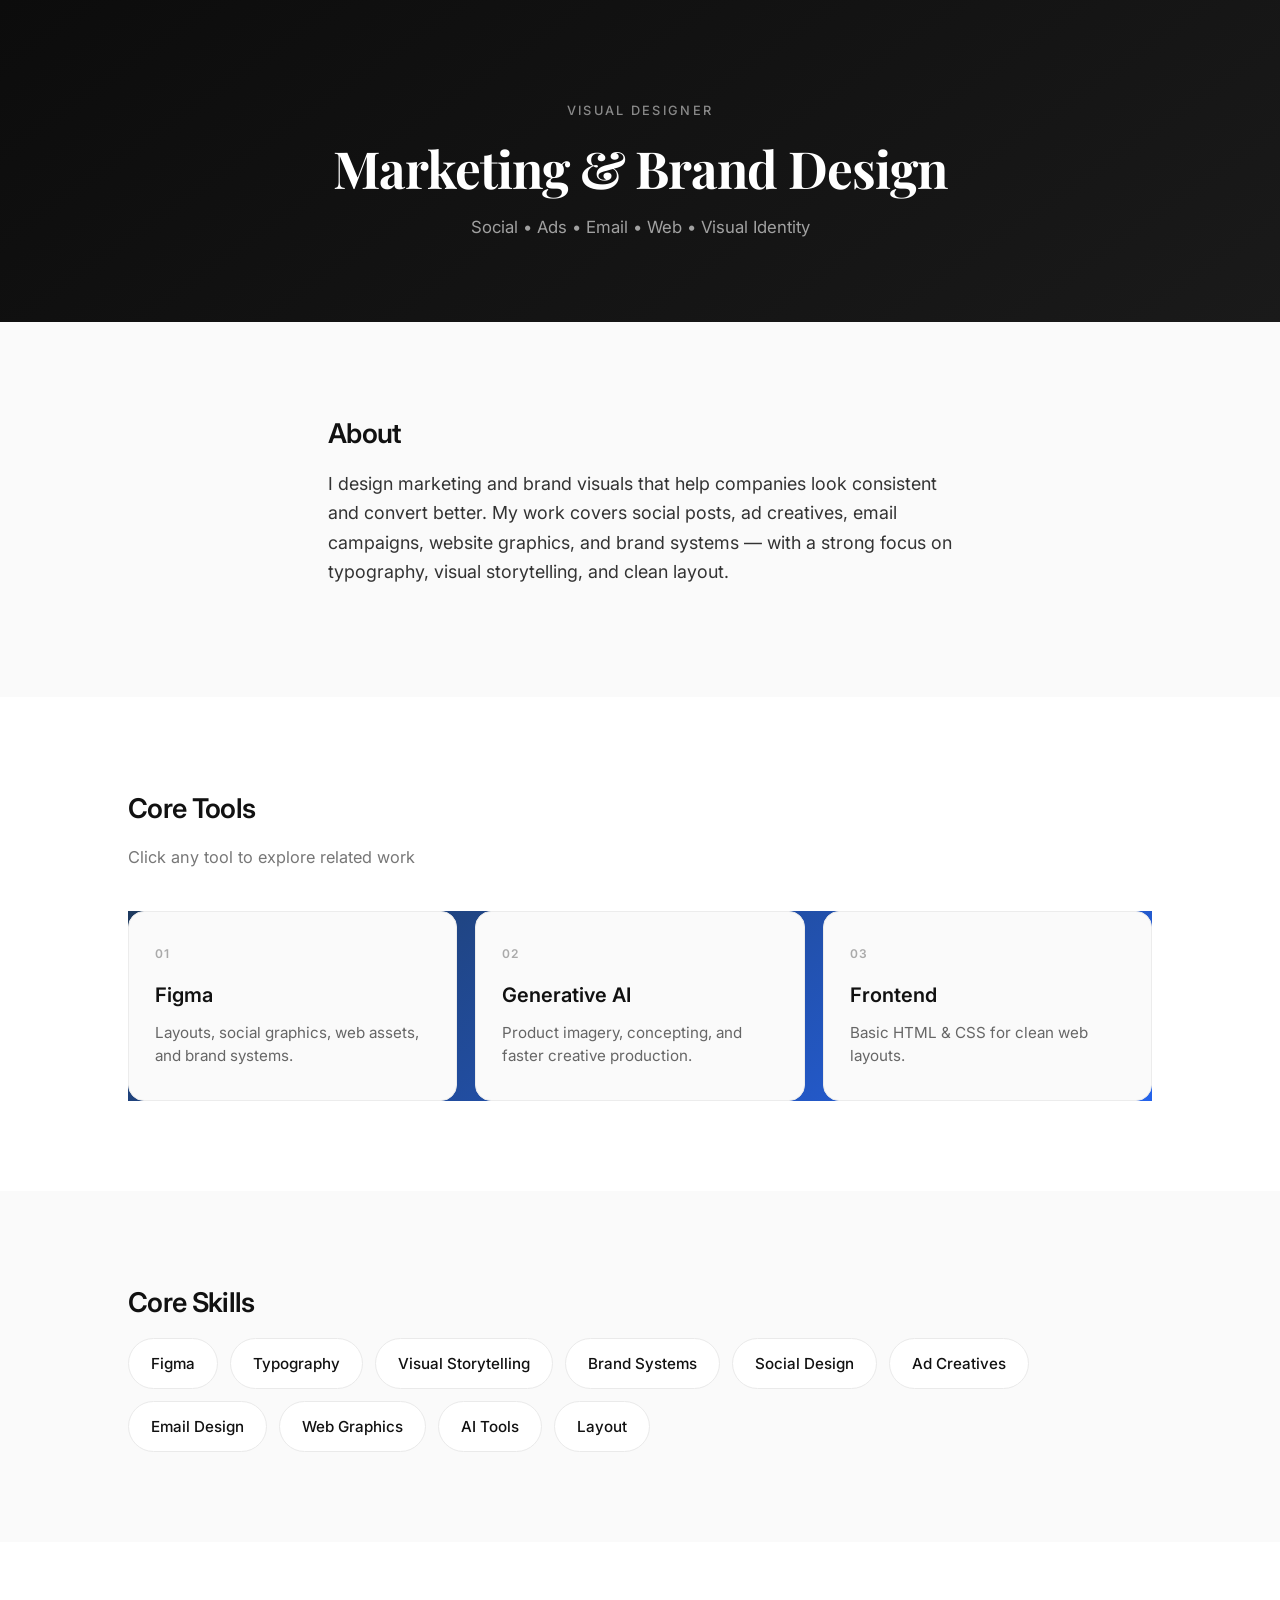
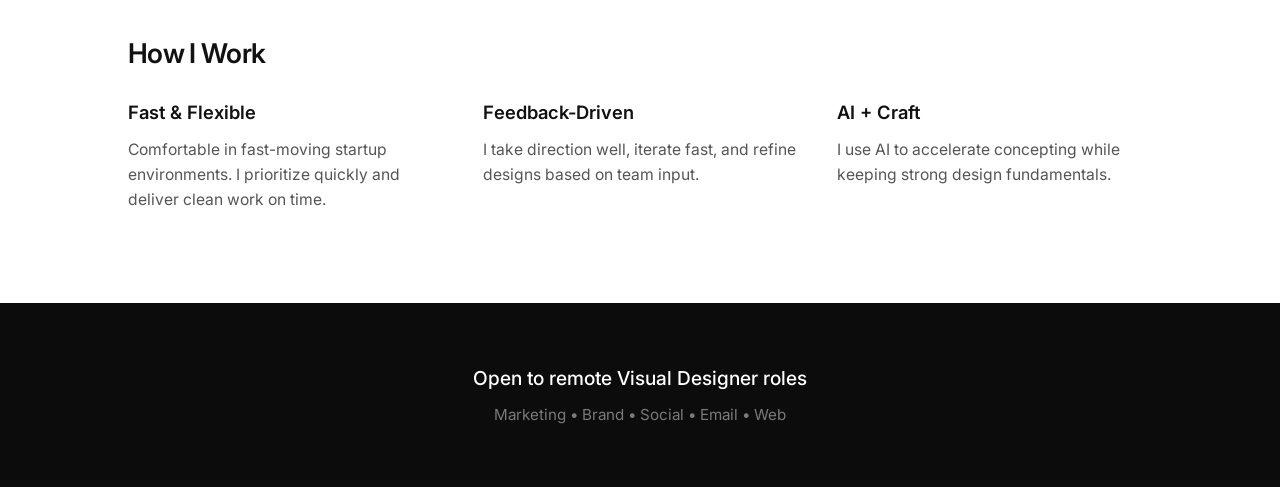
==== index.html @ d52cd4b5 "Remove Photoshop, create dedicated tool pages, improve visuals" ====
<!DOCTYPE html>
<html lang="en">
<head>
  <meta charset="UTF-8" />
  <meta name="viewport" content="width=device-width, initial-scale=1.0" />
  <title>Visual Designer Portfolio</title>
  <link rel="stylesheet" href="styles.css" />
  <link href="https://fonts.googleapis.com/css2?family=Inter:wght@400;500;600;700&family=Playfair+Display:wght@600;700&display=swap" rel="stylesheet">
</head>
<body>
  <header>
    <div class="container">
      <p class="label">Visual Designer</p>
      <h1>Marketing & Brand Design</h1>
      <p class="tagline">Social • Ads • Email • Web • Visual Identity</p>
    </div>
  </header>

  <section class="about">
    <div class="container narrow">
      <h2>About</h2>
      <p>
        I design marketing and brand visuals that help companies look consistent and convert better. 
        My work covers social posts, ad creatives, email campaigns, website graphics, and brand systems — 
        with a strong focus on typography, visual storytelling, and clean layout.
      </p>
    </div>
  </section>

  <section class="tools" id="tools">
    <div class="container">
      <h2>Core Tools</h2>
      <p class="section-desc">Click any tool to explore related work</p>
      <div class="tools-grid three">
        <a href="figma.html" class="tool-card">
          <span class="tool-number">01</span>
          <h3>Figma</h3>
          <p>Layouts, social graphics, web assets, and brand systems.</p>
        </a>
        <a href="ai.html" class="tool-card">
          <span class="tool-number">02</span>
          <h3>Generative AI</h3>
          <p>Product imagery, concepting, and faster creative production.</p>
        </a>
        <a href="frontend.html" class="tool-card">
          <span class="tool-number">03</span>
          <h3>Frontend</h3>
          <p>Basic HTML & CSS for clean web layouts.</p>
        </a>
      </div>
    </div>
  </section>

  <section class="skills">
    <div class="container">
      <h2>Core Skills</h2>
      <div class="skills-grid">
        <div class="skill">Figma</div>
        <div class="skill">Typography</div>
        <div class="skill">Visual Storytelling</div>
        <div class="skill">Brand Systems</div>
        <div class="skill">Social Design</div>
        <div class="skill">Ad Creatives</div>
        <div class="skill">Email Design</div>
        <div class="skill">Web Graphics</div>
        <div class="skill">AI Tools</div>
        <div class="skill">Layout</div>
      </div>
    </div>
  </section>

  <section class="approach">
    <div class="container">
      <h2>How I Work</h2>
      <div class="approach-grid">
        <div class="approach-item">
          <h3>Fast & Flexible</h3>
          <p>Comfortable in fast-moving startup environments. I prioritize quickly and deliver clean work on time.</p>
        </div>
        <div class="approach-item">
          <h3>Feedback-Driven</h3>
          <p>I take direction well, iterate fast, and refine designs based on team input.</p>
        </div>
        <div class="approach-item">
          <h3>AI + Craft</h3>
          <p>I use AI to accelerate concepting while keeping strong design fundamentals.</p>
        </div>
      </div>
    </div>
  </section>

  <footer>
    <div class="container">
      <p class="footer-title">Open to remote Visual Designer roles</p>
      <p class="footer-sub">Marketing • Brand • Social • Email • Web</p>
    </div>
  </footer>
</body>
</html>
---- styles.css ----
* {
  margin: 0;
  padding: 0;
  box-sizing: border-box;
}

body {
  font-family: 'Inter', -apple-system, BlinkMacSystemFont, sans-serif;
  line-height: 1.65;
  color: #111;
  background: #fafafa;
}

.container {
  max-width: 1080px;
  margin: 0 auto;
  padding: 0 28px;
}

.narrow {
  max-width: 680px;
}

/* Top Nav */
.top-nav {
  background: #0c0c0c;
  padding: 18px 0;
}

.top-nav .back {
  color: rgba(255,255,255,0.7);
  text-decoration: none;
  font-size: 0.95rem;
  font-weight: 500;
  transition: color 0.2s;
}

.top-nav .back:hover {
  color: white;
}

/* Header */
header, .page-header {
  background: linear-gradient(145deg, #0c0c0c 0%, #1a1a1a 100%);
  color: white;
  padding: 100px 0 80px;
  text-align: center;
}

.page-header {
  padding: 70px 0 60px;
}

.label {
  font-size: 0.8rem;
  text-transform: uppercase;
  letter-spacing: 0.18em;
  opacity: 0.5;
  margin-bottom: 18px;
  font-weight: 500;
}

header h1, .page-header h1 {
  font-family: 'Playfair Display', serif;
  font-size: 3.2rem;
  font-weight: 700;
  letter-spacing: -0.02em;
  margin-bottom: 16px;
  line-height: 1.15;
}

.tagline {
  font-size: 1.05rem;
  opacity: 0.6;
  font-weight: 400;
}

/* Sections */
section {
  padding: 90px 0;
}

h2 {
  font-size: 1.7rem;
  font-weight: 600;
  margin-bottom: 12px;
  letter-spacing: -0.025em;
}

.section-desc {
  color: #777;
  margin-bottom: 40px;
  font-size: 1.02rem;
}

.about p {
  font-size: 1.12rem;
  color: #333;
  margin-bottom: 20px;
}

/* Tools */
.tools {
  background: white;
}

.tools-grid {
  display: grid;
  grid-template-columns: repeat(auto-fit, minmax(230px, 1fr));
  gap: 18px;
}

.tools-grid.three {
  grid-template-columns: repeat(3, 1fr);
}

@media (max-width: 800px) {
  .tools-grid.three {
    grid-template-columns: 1fr;
  }
}

.tool-card {
  background: #fafafa;
  border: 1px solid #ececec;
  border-radius: 16px;
  padding: 32px 26px;
  text-decoration: none;
  color: inherit;
  transition: all 0.25s ease;
  display: block;
}

.tool-card:hover {
  border-color: #111;
  background: #111;
  color: white;
  transform: translateY(-4px);
  box-shadow: 0 16px 40px rgba(0,0,0,0.12);
}

.tool-card:hover .tool-number {
  opacity: 0.4;
  color: white;
}

.tool-card:hover p {
  color: rgba(255,255,255,0.7);
}

.tool-number {
  font-size: 0.75rem;
  font-weight: 600;
  letter-spacing: 0.08em;
  color: #aaa;
  display: block;
  margin-bottom: 16px;
}

.tool-card h3 {
  font-size: 1.25rem;
  font-weight: 600;
  margin-bottom: 10px;
}

.tool-card p {
  font-size: 0.95rem;
  color: #666;
  line-height: 1.5;
}

/* Work Grid */
.grid {
  display: grid;
  grid-template-columns: repeat(auto-fit, minmax(300px, 1fr));
  gap: 28px;
}

.card {
  background: white;
  border-radius: 18px;
  overflow: hidden;
  box-shadow: 0 4px 30px rgba(0,0,0,0.04);
  transition: all 0.3s ease;
}

.card:hover {
  transform: translateY(-6px);
  box-shadow: 0 20px 50px rgba(0,0,0,0.1);
}

.card-image {
  height: 200px;
  position: relative;
  display: flex;
  align-items: flex-end;
  padding: 20px;
}

.one { background: linear-gradient(145deg, #1e1b4b 0%, #4338ca 100%); }
.two { background: linear-gradient(145deg, #064e3b 0%, #059669 100%); }
.three { background: linear-gradient(145deg, #1e3a5f 0%, #2563eb 100%); }
.four { background: linear-gradient(145deg, #4a1942 0%, #a21caf 100%); }

.card-label {
  font-size: 0.72rem;
  font-weight: 600;
  text-transform: uppercase;
  letter-spacing: 0.08em;
  color: white;
  background: rgba(0,0,0,0.25);
  backdrop-filter: blur(6px);
  padding: 6px 12px;
  border-radius: 50px;
}

.card-content {
  padding: 26px;
}

.card h3 {
  font-size: 1.2rem;
  font-weight: 600;
  margin-bottom: 10px;
}

.card p {
  font-size: 0.95rem;
  color: #555;
  line-height: 1.55;
}

/* Skills */
.skills-grid {
  display: flex;
  flex-wrap: wrap;
  gap: 12px;
}

.skill {
  background: white;
  padding: 12px 22px;
  border-radius: 100px;
  font-size: 0.95rem;
  font-weight: 500;
  border: 1px solid #eaeaea;
  transition: all 0.2s ease;
}

.skill:hover {
  background: #111;
  color: white;
  border-color: #111;
}

/* Approach */
.approach {
  background: white;
}

.approach-grid {
  display: grid;
  grid-template-columns: repeat(auto-fit, minmax(260px, 1fr));
  gap: 40px;
  margin-top: 20px;
}

.approach-item h3 {
  font-size: 1.15rem;
  font-weight: 600;
  margin-bottom: 10px;
}

.approach-item p {
  font-size: 0.98rem;
  color: #555;
  line-height: 1.6;
}

/* Footer */
footer {
  background: #0c0c0c;
  color: white;
  text-align: center;
  padding: 60px 0;
}

.footer-title {
  font-size: 1.2rem;
  font-weight: 500;
  margin-bottom: 8px;
}

.footer-sub {
  font-size: 0.95rem;
  opacity: 0.45;
}

@media (max-width: 640px) {
  header h1, .page-header h1 {
    font-size: 2.3rem;
  }
  section {
    padding: 60px 0;
  }
}
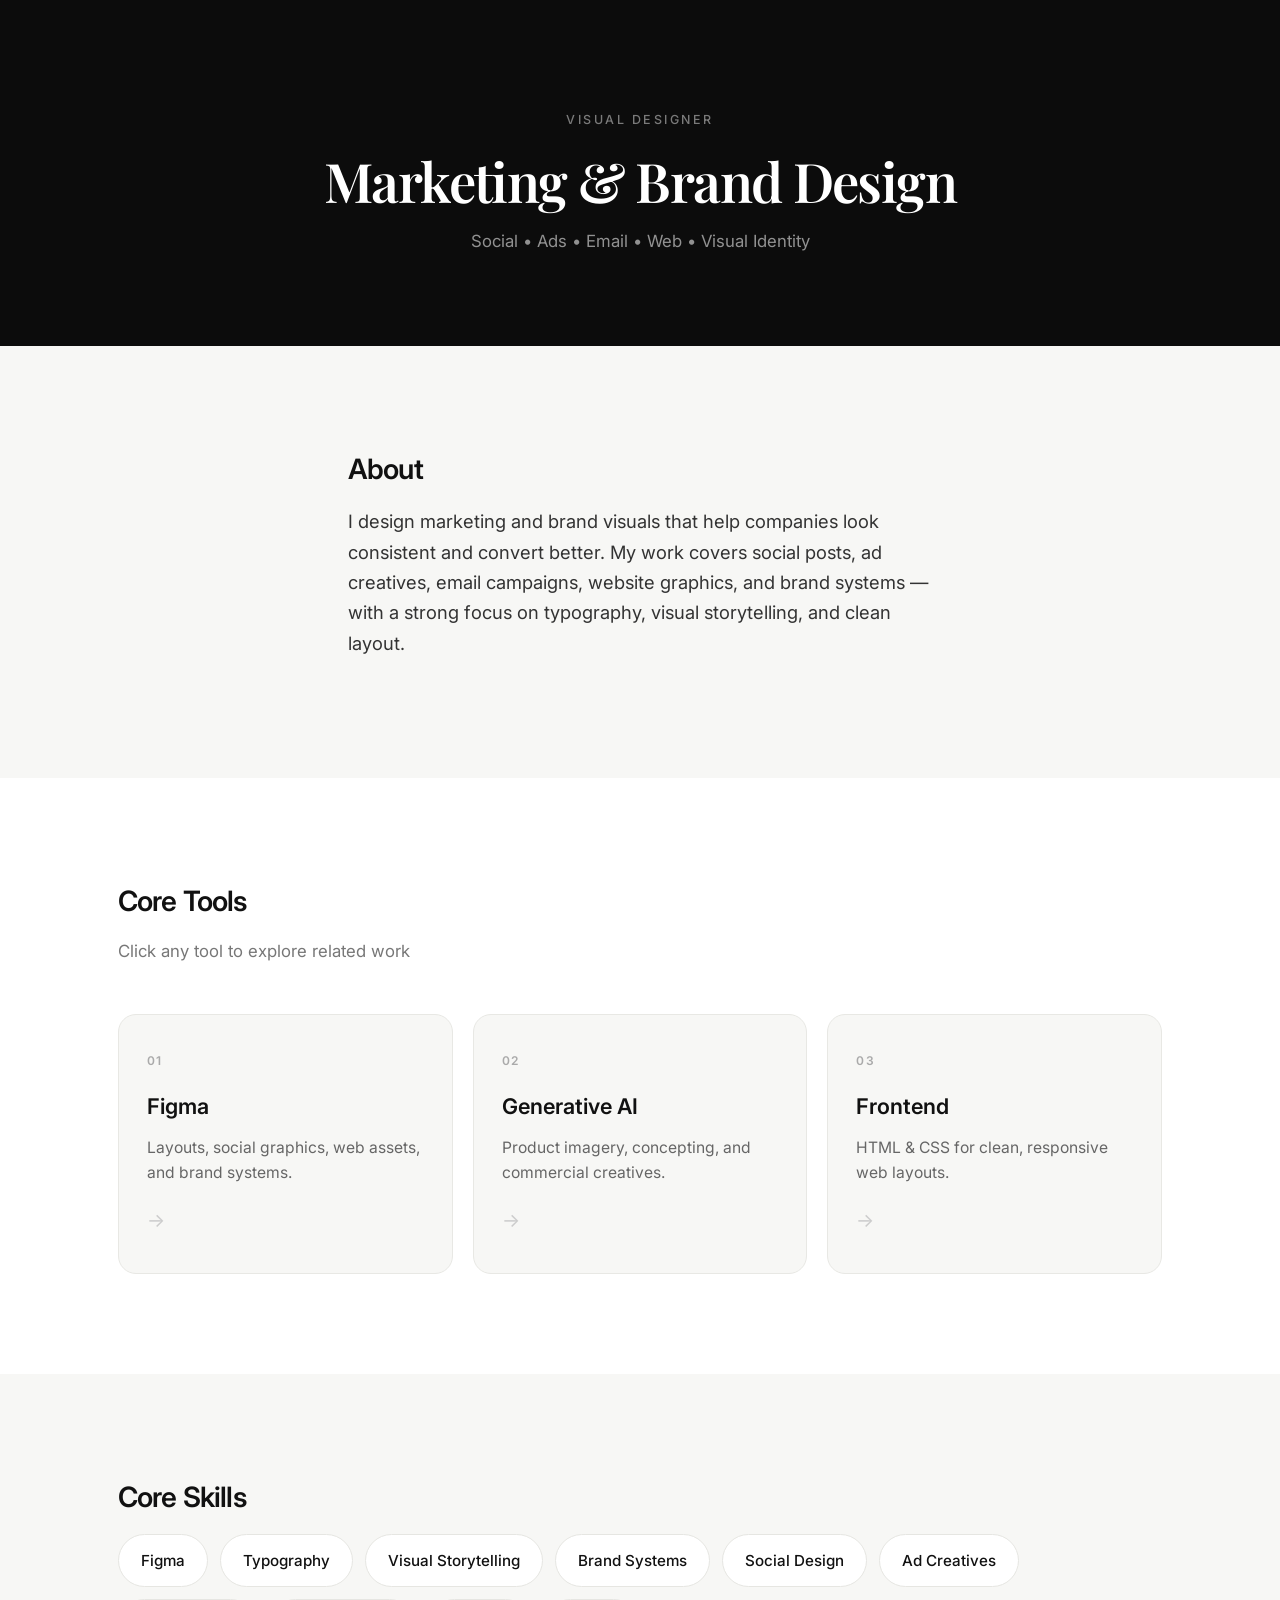
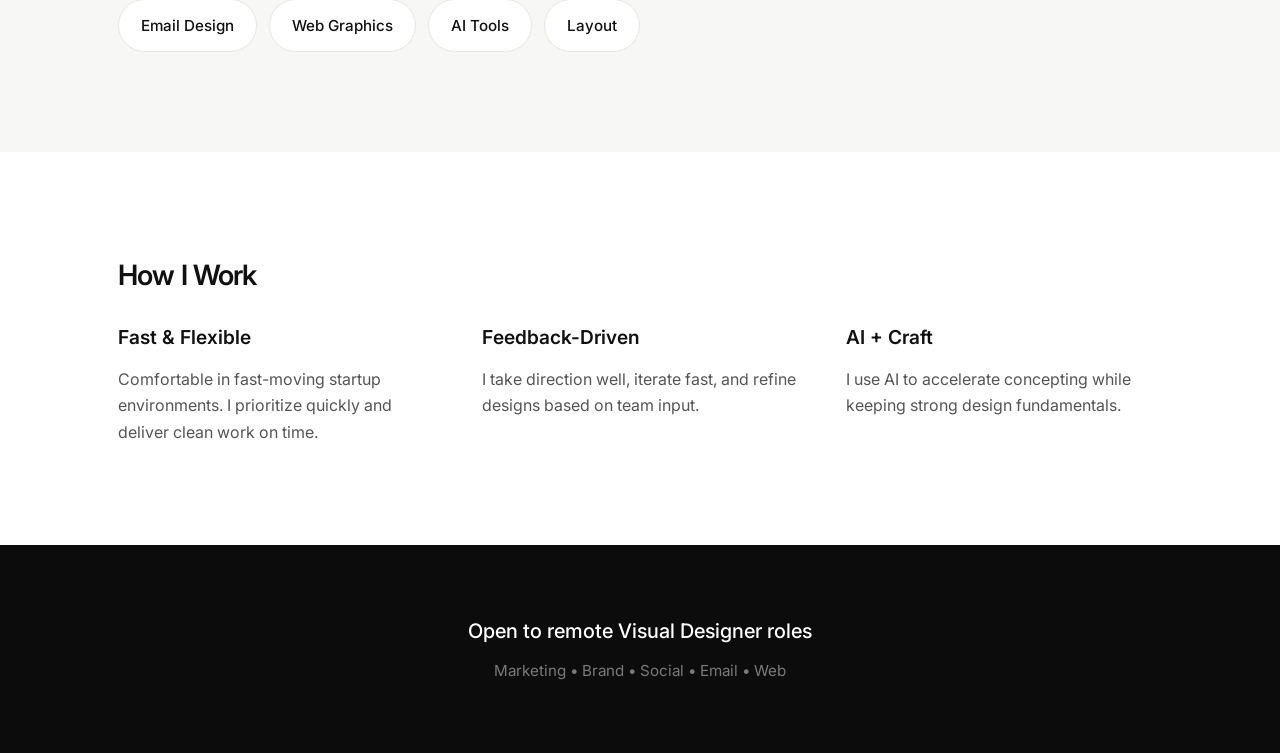
==== commit f8ee8a92: "Major visual upgrade + better work presentation" ====
--- a/index.html
+++ b/index.html
@@ -5,7 +5,7 @@
   <meta name="viewport" content="width=device-width, initial-scale=1.0" />
   <title>Visual Designer Portfolio</title>
   <link rel="stylesheet" href="styles.css" />
-  <link href="https://fonts.googleapis.com/css2?family=Inter:wght@400;500;600;700&family=Playfair+Display:wght@600;700&display=swap" rel="stylesheet">
+  <link href="https://fonts.googleapis.com/css2?family=Inter:wght@400;500;600;700&family=Playfair+Display:wght@500;600;700&display=swap" rel="stylesheet">
 </head>
 <body>
   <header>
@@ -36,16 +36,19 @@
           <span class="tool-number">01</span>
           <h3>Figma</h3>
           <p>Layouts, social graphics, web assets, and brand systems.</p>
+          <span class="arrow">→</span>
         </a>
         <a href="ai.html" class="tool-card">
           <span class="tool-number">02</span>
           <h3>Generative AI</h3>
-          <p>Product imagery, concepting, and faster creative production.</p>
+          <p>Product imagery, concepting, and commercial creatives.</p>
+          <span class="arrow">→</span>
         </a>
         <a href="frontend.html" class="tool-card">
           <span class="tool-number">03</span>
           <h3>Frontend</h3>
-          <p>Basic HTML & CSS for clean web layouts.</p>
+          <p>HTML & CSS for clean, responsive web layouts.</p>
+          <span class="arrow">→</span>
         </a>
       </div>
     </div>
--- a/styles.css
+++ b/styles.css
@@ -8,27 +8,36 @@
   font-family: 'Inter', -apple-system, BlinkMacSystemFont, sans-serif;
   line-height: 1.65;
   color: #111;
-  background: #fafafa;
+  background: #f7f7f5;
 }
 
 .container {
-  max-width: 1080px;
+  max-width: 1100px;
   margin: 0 auto;
   padding: 0 28px;
 }
 
 .narrow {
-  max-width: 680px;
-}
-
-/* Top Nav */
+  max-width: 640px;
+}
+
+/* Nav */
 .top-nav {
   background: #0c0c0c;
-  padding: 18px 0;
+  padding: 16px 0;
+  position: sticky;
+  top: 0;
+  z-index: 50;
+}
+
+.nav-flex {
+  display: flex;
+  justify-content: space-between;
+  align-items: center;
 }
 
 .top-nav .back {
-  color: rgba(255,255,255,0.7);
+  color: rgba(255,255,255,0.75);
   text-decoration: none;
   font-size: 0.95rem;
   font-weight: 500;
@@ -39,62 +48,68 @@
   color: white;
 }
 
-/* Header */
+.nav-label {
+  font-size: 0.85rem;
+  color: rgba(255,255,255,0.4);
+  letter-spacing: 0.04em;
+}
+
+/* Headers */
 header, .page-header {
-  background: linear-gradient(145deg, #0c0c0c 0%, #1a1a1a 100%);
-  color: white;
-  padding: 100px 0 80px;
+  background: #0c0c0c;
+  color: white;
+  padding: 110px 0 90px;
   text-align: center;
 }
 
 .page-header {
-  padding: 70px 0 60px;
+  padding: 80px 0 70px;
 }
 
 .label {
-  font-size: 0.8rem;
+  font-size: 0.78rem;
   text-transform: uppercase;
-  letter-spacing: 0.18em;
-  opacity: 0.5;
-  margin-bottom: 18px;
+  letter-spacing: 0.2em;
+  opacity: 0.45;
+  margin-bottom: 20px;
   font-weight: 500;
 }
 
 header h1, .page-header h1 {
   font-family: 'Playfair Display', serif;
-  font-size: 3.2rem;
-  font-weight: 700;
-  letter-spacing: -0.02em;
-  margin-bottom: 16px;
-  line-height: 1.15;
+  font-size: 3.4rem;
+  font-weight: 600;
+  letter-spacing: -0.03em;
+  margin-bottom: 18px;
+  line-height: 1.1;
 }
 
 .tagline {
   font-size: 1.05rem;
-  opacity: 0.6;
+  opacity: 0.55;
   font-weight: 400;
 }
 
 /* Sections */
 section {
-  padding: 90px 0;
+  padding: 100px 0;
 }
 
 h2 {
-  font-size: 1.7rem;
-  font-weight: 600;
-  margin-bottom: 12px;
-  letter-spacing: -0.025em;
+  font-size: 1.75rem;
+  font-weight: 600;
+  margin-bottom: 14px;
+  letter-spacing: -0.03em;
 }
 
 .section-desc {
   color: #777;
-  margin-bottom: 40px;
-  font-size: 1.02rem;
+  margin-bottom: 48px;
+  font-size: 1.05rem;
 }
 
 .about p {
-  font-size: 1.12rem;
+  font-size: 1.15rem;
   color: #333;
   margin-bottom: 20px;
 }
@@ -106,128 +121,180 @@
 
 .tools-grid {
   display: grid;
-  grid-template-columns: repeat(auto-fit, minmax(230px, 1fr));
-  gap: 18px;
+  grid-template-columns: repeat(auto-fit, minmax(240px, 1fr));
+  gap: 20px;
 }
 
 .tools-grid.three {
   grid-template-columns: repeat(3, 1fr);
 }
 
-@media (max-width: 800px) {
+@media (max-width: 850px) {
   .tools-grid.three {
     grid-template-columns: 1fr;
   }
 }
 
 .tool-card {
-  background: #fafafa;
-  border: 1px solid #ececec;
-  border-radius: 16px;
-  padding: 32px 26px;
+  background: #f7f7f5;
+  border: 1px solid #e8e8e4;
+  border-radius: 18px;
+  padding: 36px 28px;
   text-decoration: none;
   color: inherit;
-  transition: all 0.25s ease;
+  transition: all 0.3s ease;
   display: block;
+  position: relative;
 }
 
 .tool-card:hover {
+  background: #111;
   border-color: #111;
-  background: #111;
-  color: white;
-  transform: translateY(-4px);
-  box-shadow: 0 16px 40px rgba(0,0,0,0.12);
-}
-
-.tool-card:hover .tool-number {
-  opacity: 0.4;
-  color: white;
+  color: white;
+  transform: translateY(-6px);
+  box-shadow: 0 20px 50px rgba(0,0,0,0.15);
+}
+
+.tool-card:hover .tool-number,
+.tool-card:hover .arrow {
+  color: rgba(255,255,255,0.4);
 }
 
 .tool-card:hover p {
-  color: rgba(255,255,255,0.7);
+  color: rgba(255,255,255,0.65);
 }
 
 .tool-number {
   font-size: 0.75rem;
   font-weight: 600;
-  letter-spacing: 0.08em;
+  letter-spacing: 0.1em;
   color: #aaa;
   display: block;
+  margin-bottom: 18px;
+  transition: color 0.3s;
+}
+
+.tool-card h3 {
+  font-size: 1.35rem;
+  font-weight: 600;
+  margin-bottom: 12px;
+}
+
+.tool-card p {
+  font-size: 0.98rem;
+  color: #666;
+  line-height: 1.55;
+  margin-bottom: 20px;
+  transition: color 0.3s;
+}
+
+.arrow {
+  font-size: 1.2rem;
+  color: #ccc;
+  transition: color 0.3s;
+}
+
+/* Work Intro */
+.work-intro {
+  max-width: 580px;
+  margin-bottom: 60px;
+}
+
+.work-intro h2 {
   margin-bottom: 16px;
 }
 
-.tool-card h3 {
-  font-size: 1.25rem;
-  font-weight: 600;
-  margin-bottom: 10px;
-}
-
-.tool-card p {
-  font-size: 0.95rem;
-  color: #666;
-  line-height: 1.5;
-}
-
-/* Work Grid */
-.grid {
+.work-intro p {
+  font-size: 1.08rem;
+  color: #555;
+}
+
+/* Project List */
+.project-list {
+  display: flex;
+  flex-direction: column;
+  gap: 70px;
+}
+
+.project {
   display: grid;
-  grid-template-columns: repeat(auto-fit, minmax(300px, 1fr));
-  gap: 28px;
-}
-
-.card {
-  background: white;
-  border-radius: 18px;
+  grid-template-columns: 1.2fr 1fr;
+  gap: 48px;
+  align-items: center;
+}
+
+.project:nth-child(even) {
+  direction: rtl;
+}
+
+.project:nth-child(even) > * {
+  direction: ltr;
+}
+
+.project-visual {
+  height: 420px;
+  border-radius: 22px;
+  position: relative;
   overflow: hidden;
-  box-shadow: 0 4px 30px rgba(0,0,0,0.04);
-  transition: all 0.3s ease;
-}
-
-.card:hover {
-  transform: translateY(-6px);
-  box-shadow: 0 20px 50px rgba(0,0,0,0.1);
-}
-
-.card-image {
-  height: 200px;
-  position: relative;
   display: flex;
   align-items: flex-end;
-  padding: 20px;
-}
-
-.one { background: linear-gradient(145deg, #1e1b4b 0%, #4338ca 100%); }
-.two { background: linear-gradient(145deg, #064e3b 0%, #059669 100%); }
-.three { background: linear-gradient(145deg, #1e3a5f 0%, #2563eb 100%); }
-.four { background: linear-gradient(145deg, #4a1942 0%, #a21caf 100%); }
-
-.card-label {
+}
+
+.soft { background: linear-gradient(160deg, #f3e9d9 0%, #e2d0b5 100%); }
+.clean { background: linear-gradient(160deg, #f4f4f2 0%, #e0e0dc 100%); }
+.warm { background: linear-gradient(160deg, #efe4d4 0%, #d6c4a8 100%); }
+.lifestyle { background: linear-gradient(160deg, #e9d9c6 0%, #cbb89e 100%); }
+
+.project-overlay {
+  width: 100%;
+  padding: 36px;
+  background: linear-gradient(to top, rgba(0,0,0,0.45), transparent 70%);
+  color: white;
+}
+
+.project-overlay.dark {
+  background: linear-gradient(to top, rgba(0,0,0,0.55), transparent 70%);
+}
+
+.project-overlay span {
+  font-size: 0.8rem;
+  font-weight: 600;
+  letter-spacing: 0.12em;
+  opacity: 0.7;
+  display: block;
+  margin-bottom: 10px;
+}
+
+.project-overlay h3 {
+  font-family: 'Playfair Display', serif;
+  font-size: 1.9rem;
+  font-weight: 600;
+}
+
+.project-meta .project-tag {
+  display: inline-block;
   font-size: 0.72rem;
   font-weight: 600;
   text-transform: uppercase;
   letter-spacing: 0.08em;
-  color: white;
-  background: rgba(0,0,0,0.25);
-  backdrop-filter: blur(6px);
-  padding: 6px 12px;
+  color: #777;
+  background: #eee;
+  padding: 5px 12px;
   border-radius: 50px;
-}
-
-.card-content {
-  padding: 26px;
-}
-
-.card h3 {
-  font-size: 1.2rem;
-  font-weight: 600;
-  margin-bottom: 10px;
-}
-
-.card p {
-  font-size: 0.95rem;
+  margin-bottom: 16px;
+}
+
+.project-meta h3 {
+  font-size: 1.45rem;
+  font-weight: 600;
+  margin-bottom: 14px;
+  letter-spacing: -0.02em;
+}
+
+.project-meta p {
+  font-size: 1.05rem;
   color: #555;
-  line-height: 1.55;
+  line-height: 1.65;
 }
 
 /* Skills */
@@ -239,11 +306,11 @@
 
 .skill {
   background: white;
-  padding: 12px 22px;
+  padding: 13px 22px;
   border-radius: 100px;
   font-size: 0.95rem;
   font-weight: 500;
-  border: 1px solid #eaeaea;
+  border: 1px solid #e6e6e2;
   transition: all 0.2s ease;
 }
 
@@ -261,20 +328,20 @@
 .approach-grid {
   display: grid;
   grid-template-columns: repeat(auto-fit, minmax(260px, 1fr));
-  gap: 40px;
-  margin-top: 20px;
+  gap: 48px;
+  margin-top: 24px;
 }
 
 .approach-item h3 {
-  font-size: 1.15rem;
-  font-weight: 600;
-  margin-bottom: 10px;
+  font-size: 1.2rem;
+  font-weight: 600;
+  margin-bottom: 12px;
 }
 
 .approach-item p {
-  font-size: 0.98rem;
+  font-size: 1rem;
   color: #555;
-  line-height: 1.6;
+  line-height: 1.65;
 }
 
 /* Footer */
@@ -282,13 +349,13 @@
   background: #0c0c0c;
   color: white;
   text-align: center;
-  padding: 60px 0;
+  padding: 70px 0;
 }
 
 .footer-title {
-  font-size: 1.2rem;
+  font-size: 1.25rem;
   font-weight: 500;
-  margin-bottom: 8px;
+  margin-bottom: 10px;
 }
 
 .footer-sub {
@@ -296,11 +363,33 @@
   opacity: 0.45;
 }
 
-@media (max-width: 640px) {
+.footer-sub a {
+  color: inherit;
+  text-decoration: none;
+}
+
+.footer-sub a:hover {
+  opacity: 0.8;
+}
+
+/* Mobile */
+@media (max-width: 800px) {
+  .project,
+  .project:nth-child(even) {
+    grid-template-columns: 1fr;
+    direction: ltr;
+    gap: 28px;
+  }
+  .project-visual {
+    height: 300px;
+  }
   header h1, .page-header h1 {
-    font-size: 2.3rem;
+    font-size: 2.4rem;
   }
   section {
-    padding: 60px 0;
+    padding: 70px 0;
+  }
+  .project-list {
+    gap: 50px;
   }
 }
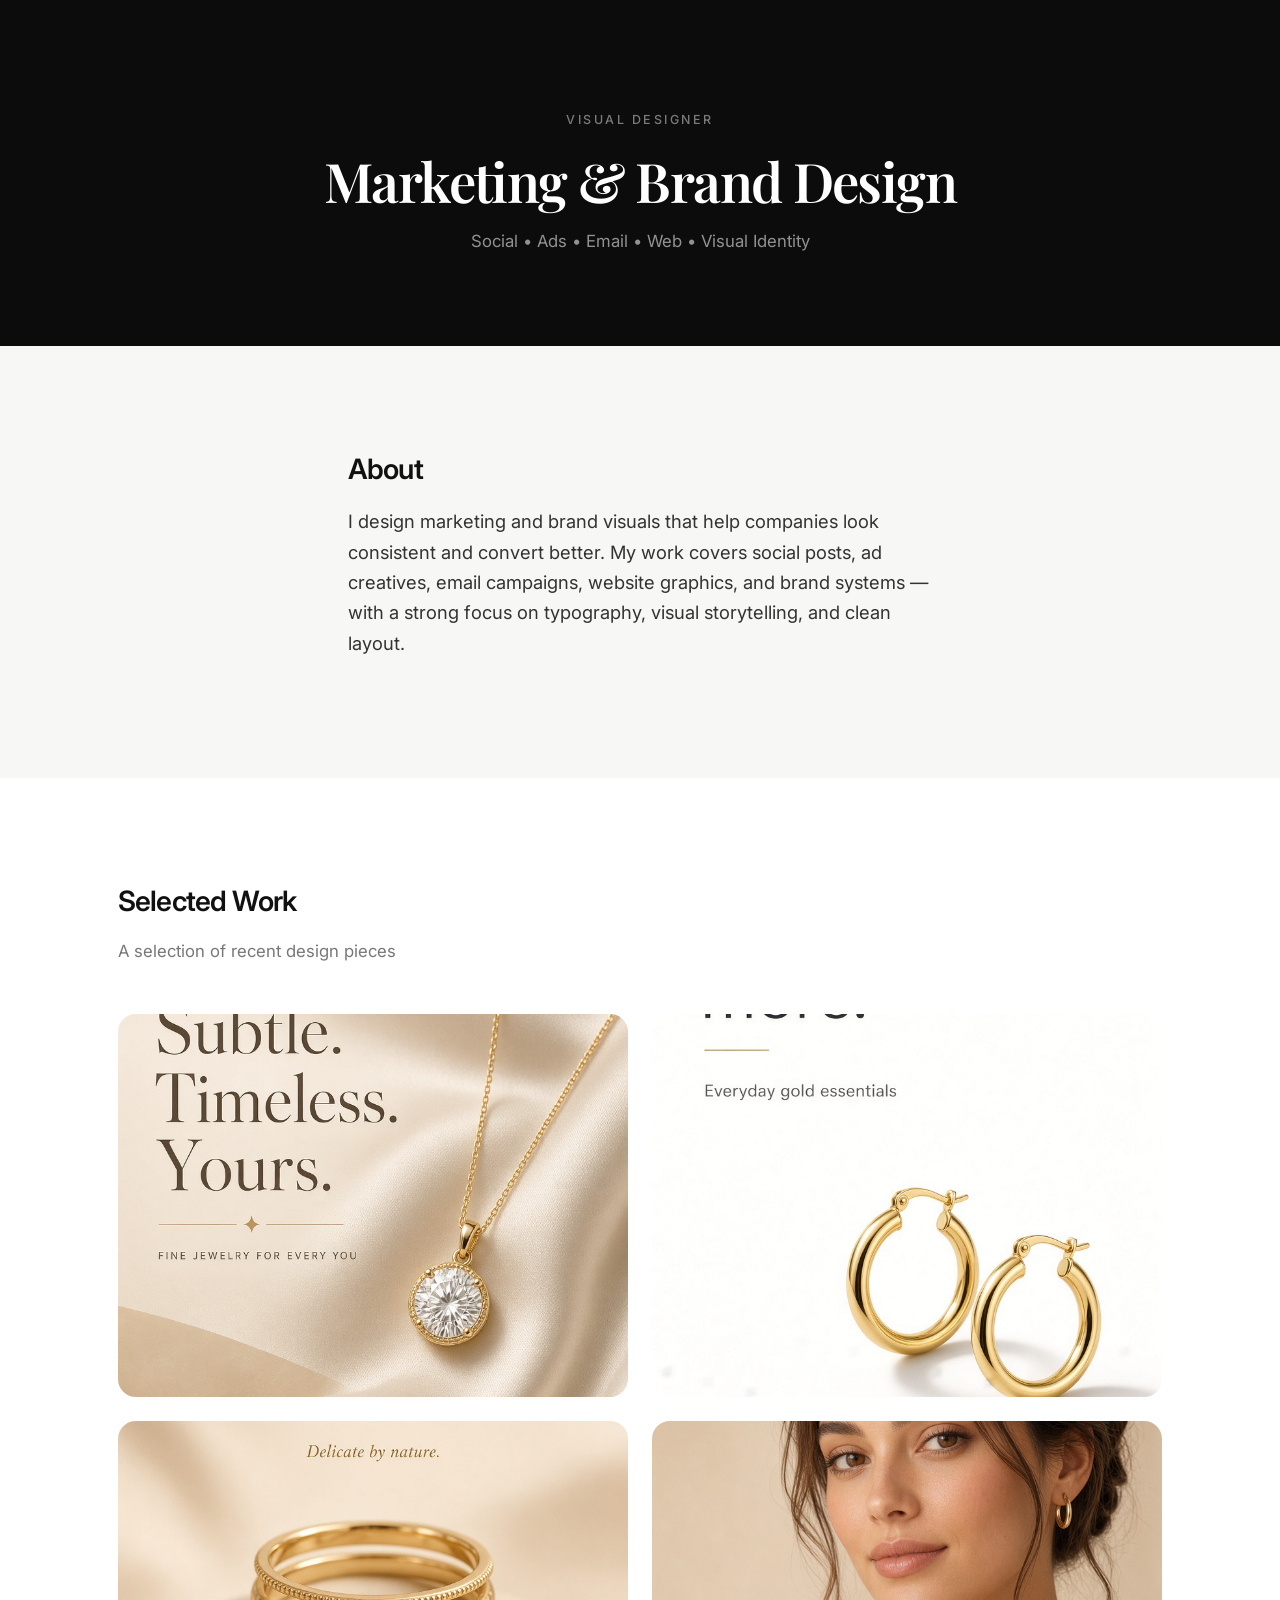
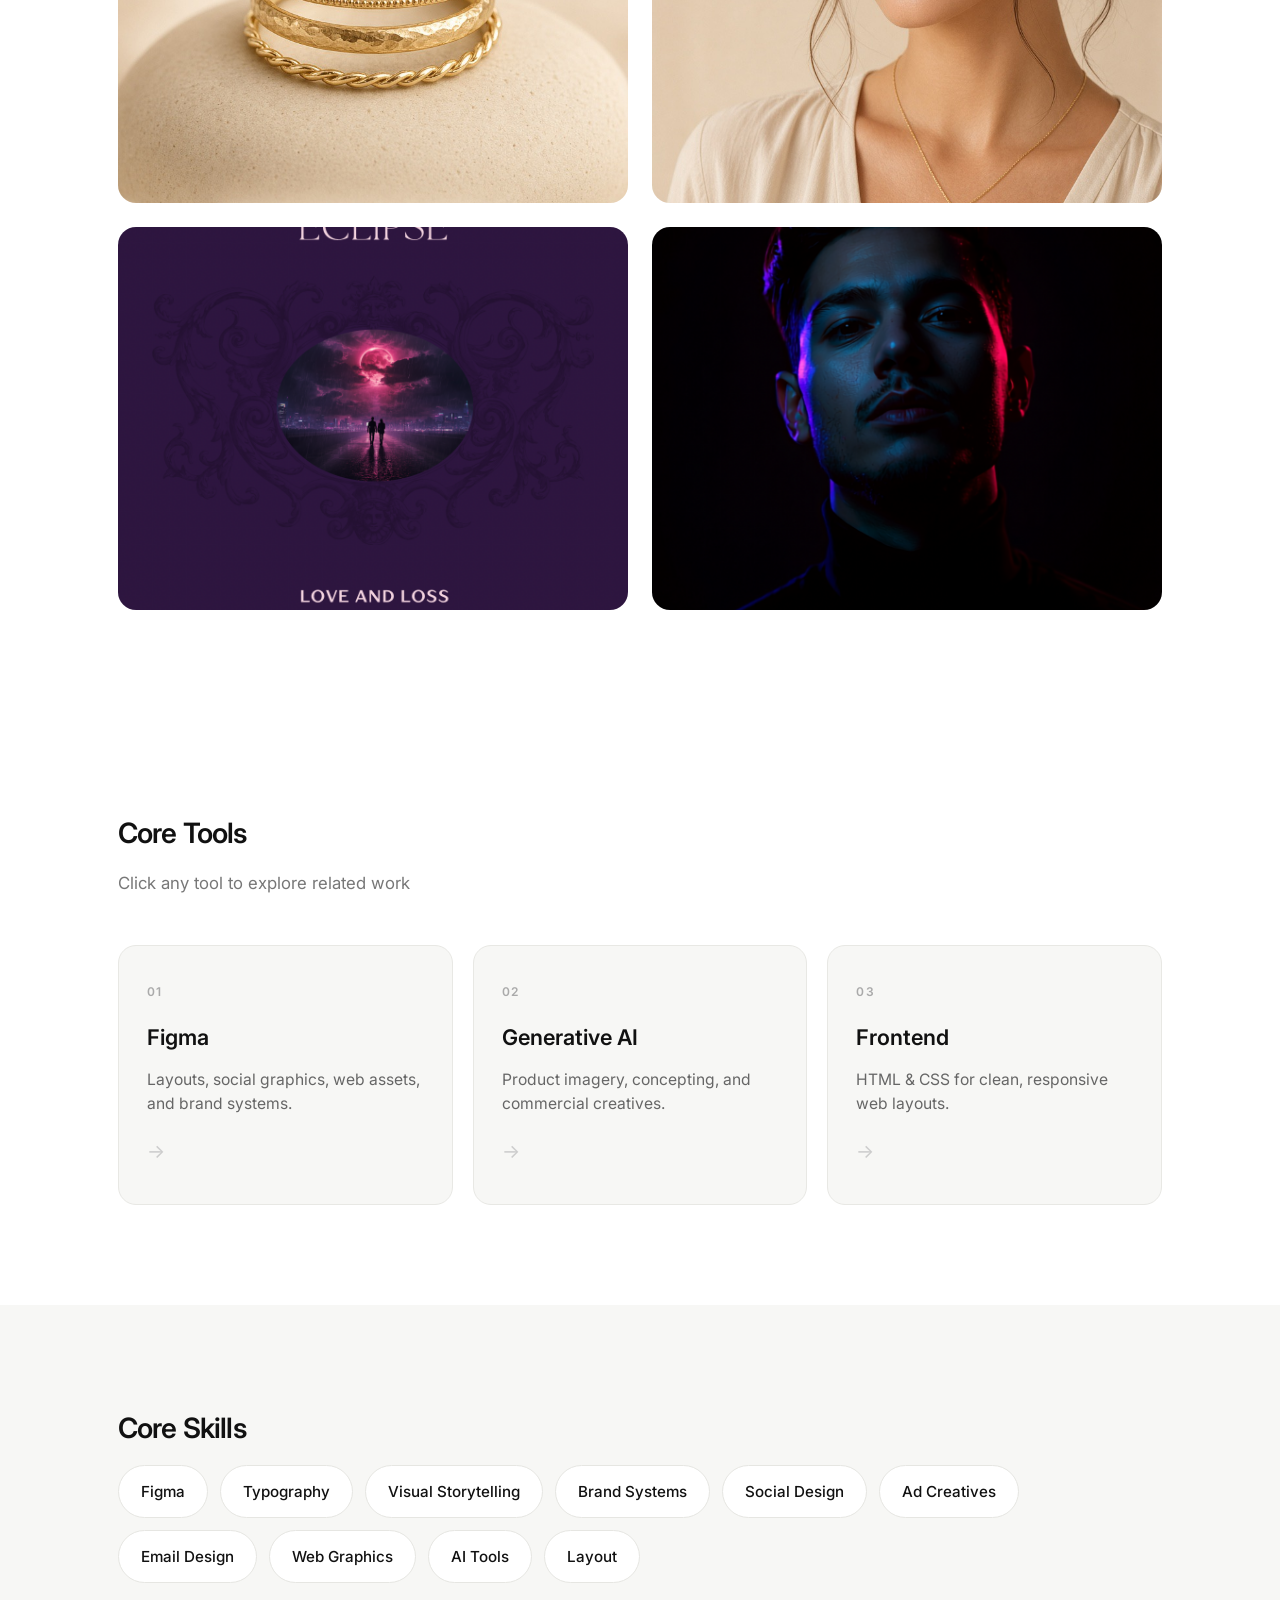
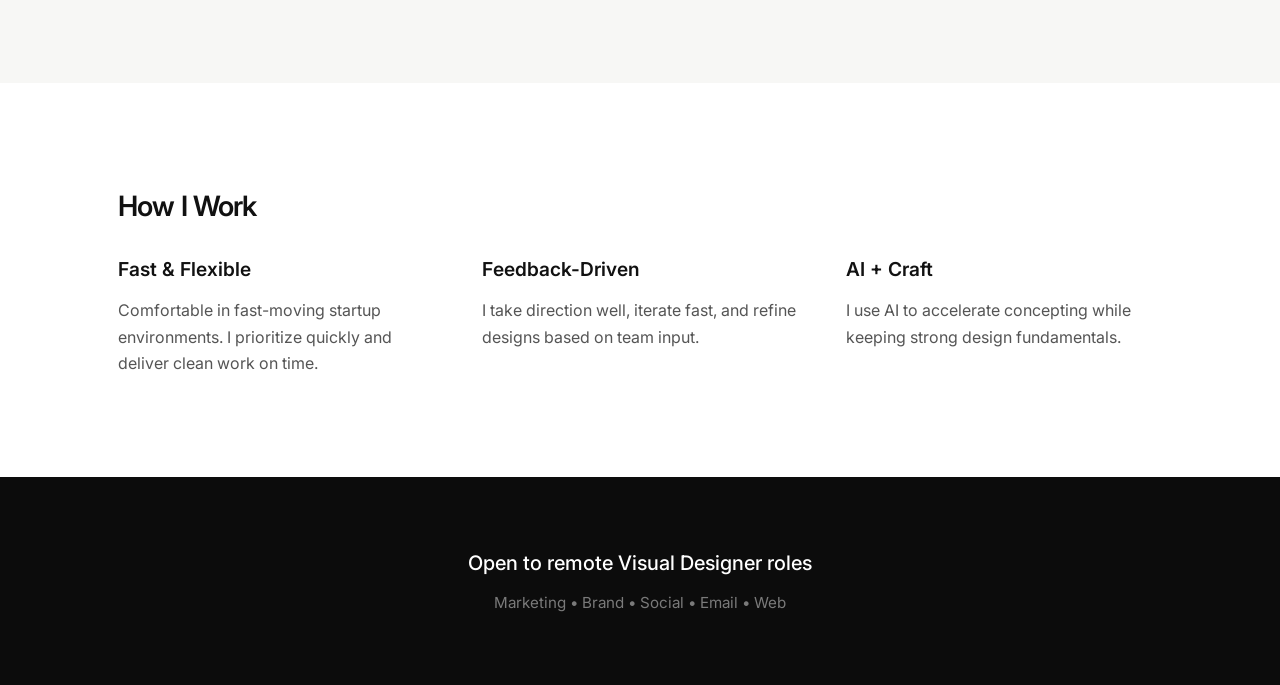
==== commit cfc01735: "Add Selected Work gallery with uploaded images" ====
--- a/index.html
+++ b/index.html
@@ -24,6 +24,33 @@
         My work covers social posts, ad creatives, email campaigns, website graphics, and brand systems — 
         with a strong focus on typography, visual storytelling, and clean layout.
       </p>
+    </div>
+  </section>
+
+  <section class="gallery">
+    <div class="container">
+      <h2>Selected Work</h2>
+      <p class="section-desc">A selection of recent design pieces</p>
+      <div class="gallery-grid">
+        <div class="gallery-item">
+          <img src="images/IMG_1907.jpeg" alt="Design work 1" loading="lazy">
+        </div>
+        <div class="gallery-item">
+          <img src="images/IMG_1909.jpeg" alt="Design work 2" loading="lazy">
+        </div>
+        <div class="gallery-item">
+          <img src="images/IMG_1910.jpeg" alt="Design work 3" loading="lazy">
+        </div>
+        <div class="gallery-item">
+          <img src="images/IMG_1911.jpeg" alt="Design work 4" loading="lazy">
+        </div>
+        <div class="gallery-item">
+          <img src="images/Instagram%20Post%20-%20Midnight.png" alt="Instagram Post - Midnight" loading="lazy">
+        </div>
+        <div class="gallery-item">
+          <img src="images/Professional%20Male%20Songwriter%20Portrait.png" alt="Professional Male Songwriter Portrait" loading="lazy">
+        </div>
+      </div>
     </div>
   </section>
 
--- a/styles.css
+++ b/styles.css
@@ -297,6 +297,53 @@
   line-height: 1.65;
 }
 
+/* Selected Work Gallery */
+.gallery {
+  background: white;
+}
+
+.gallery-grid {
+  display: grid;
+  grid-template-columns: repeat(2, 1fr);
+  gap: 24px;
+}
+
+.gallery-item {
+  border-radius: 18px;
+  overflow: hidden;
+  background: #eee;
+  aspect-ratio: 4 / 3;
+  position: relative;
+}
+
+.gallery-item img {
+  width: 100%;
+  height: 100%;
+  object-fit: cover;
+  display: block;
+  transition: transform 0.4s ease;
+}
+
+.gallery-item:hover img {
+  transform: scale(1.04);
+}
+
+.gallery-item.tall {
+  grid-row: span 2;
+  aspect-ratio: auto;
+  min-height: 480px;
+}
+
+@media (max-width: 700px) {
+  .gallery-grid {
+    grid-template-columns: 1fr;
+  }
+  .gallery-item.tall {
+    grid-row: auto;
+    min-height: 300px;
+  }
+}
+
 /* Skills */
 .skills-grid {
   display: flex;
@@ -392,4 +439,4 @@
   .project-list {
     gap: 50px;
   }
-}+}
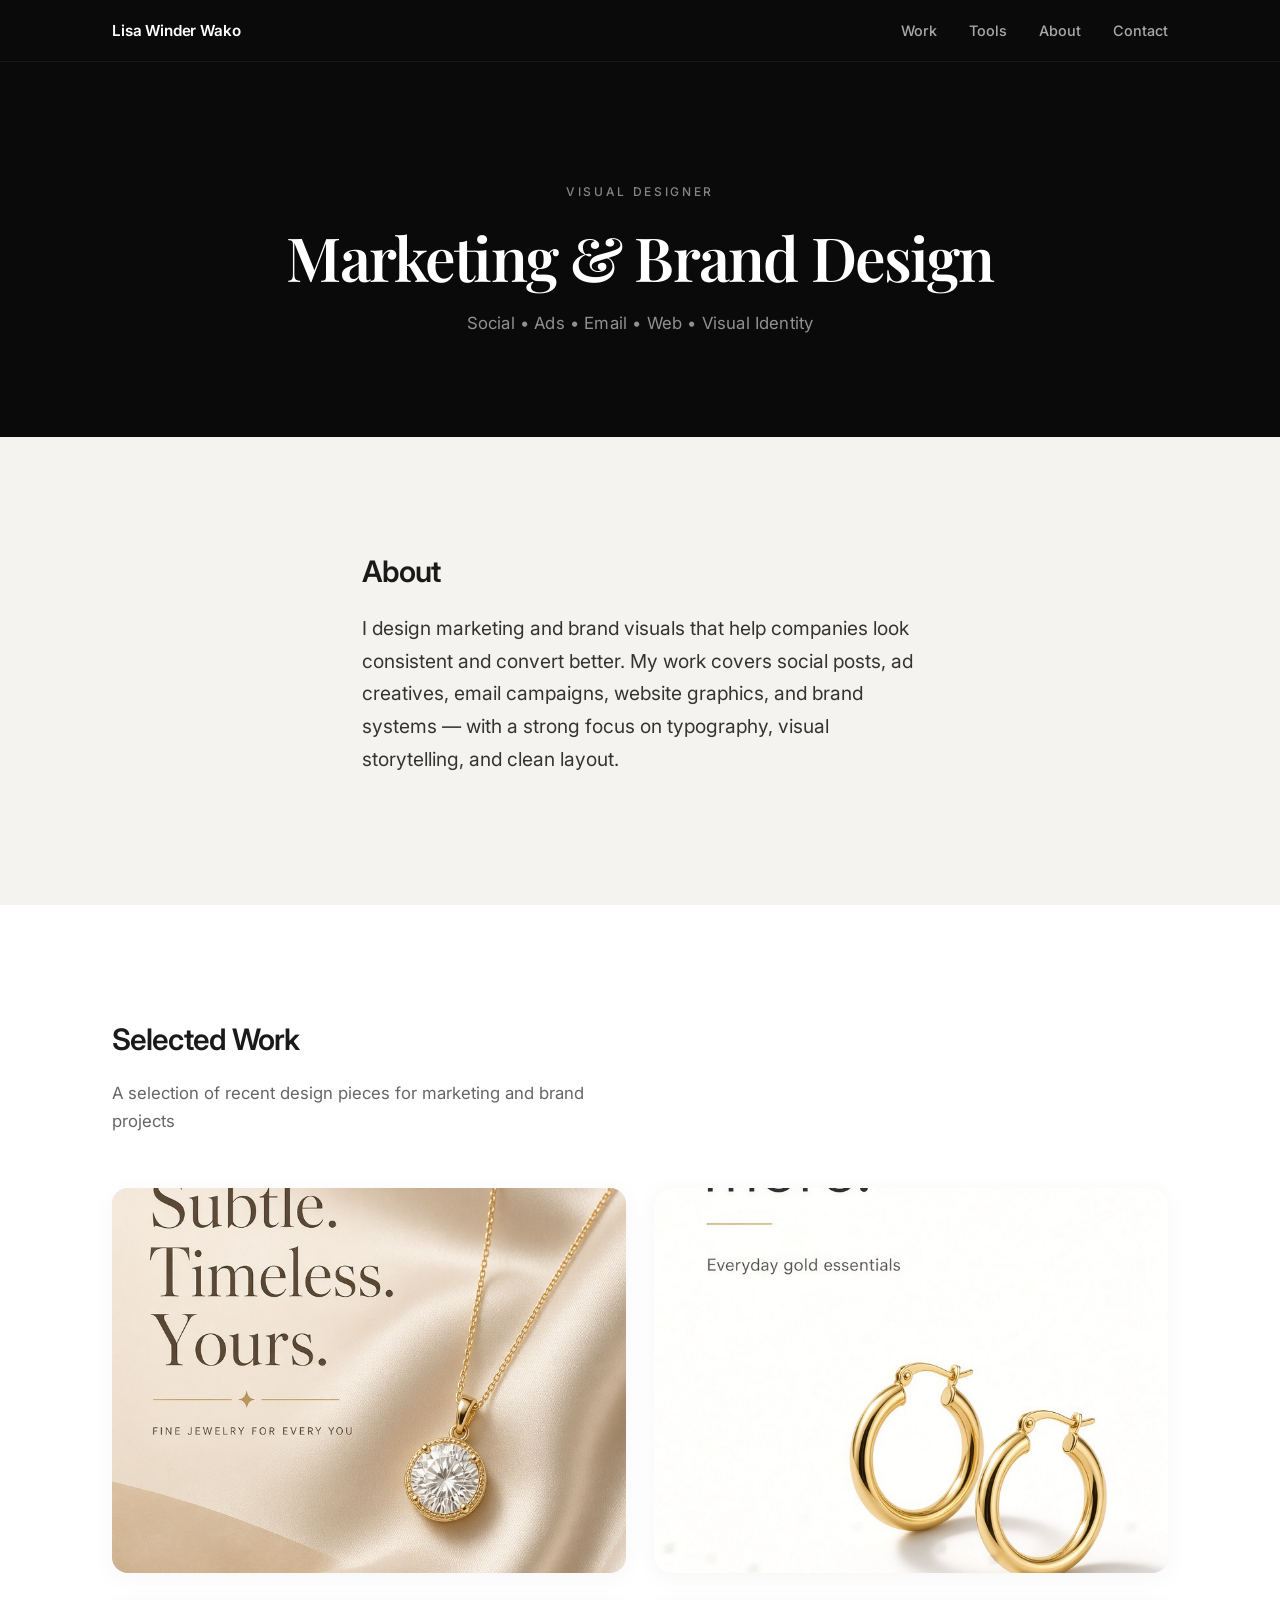
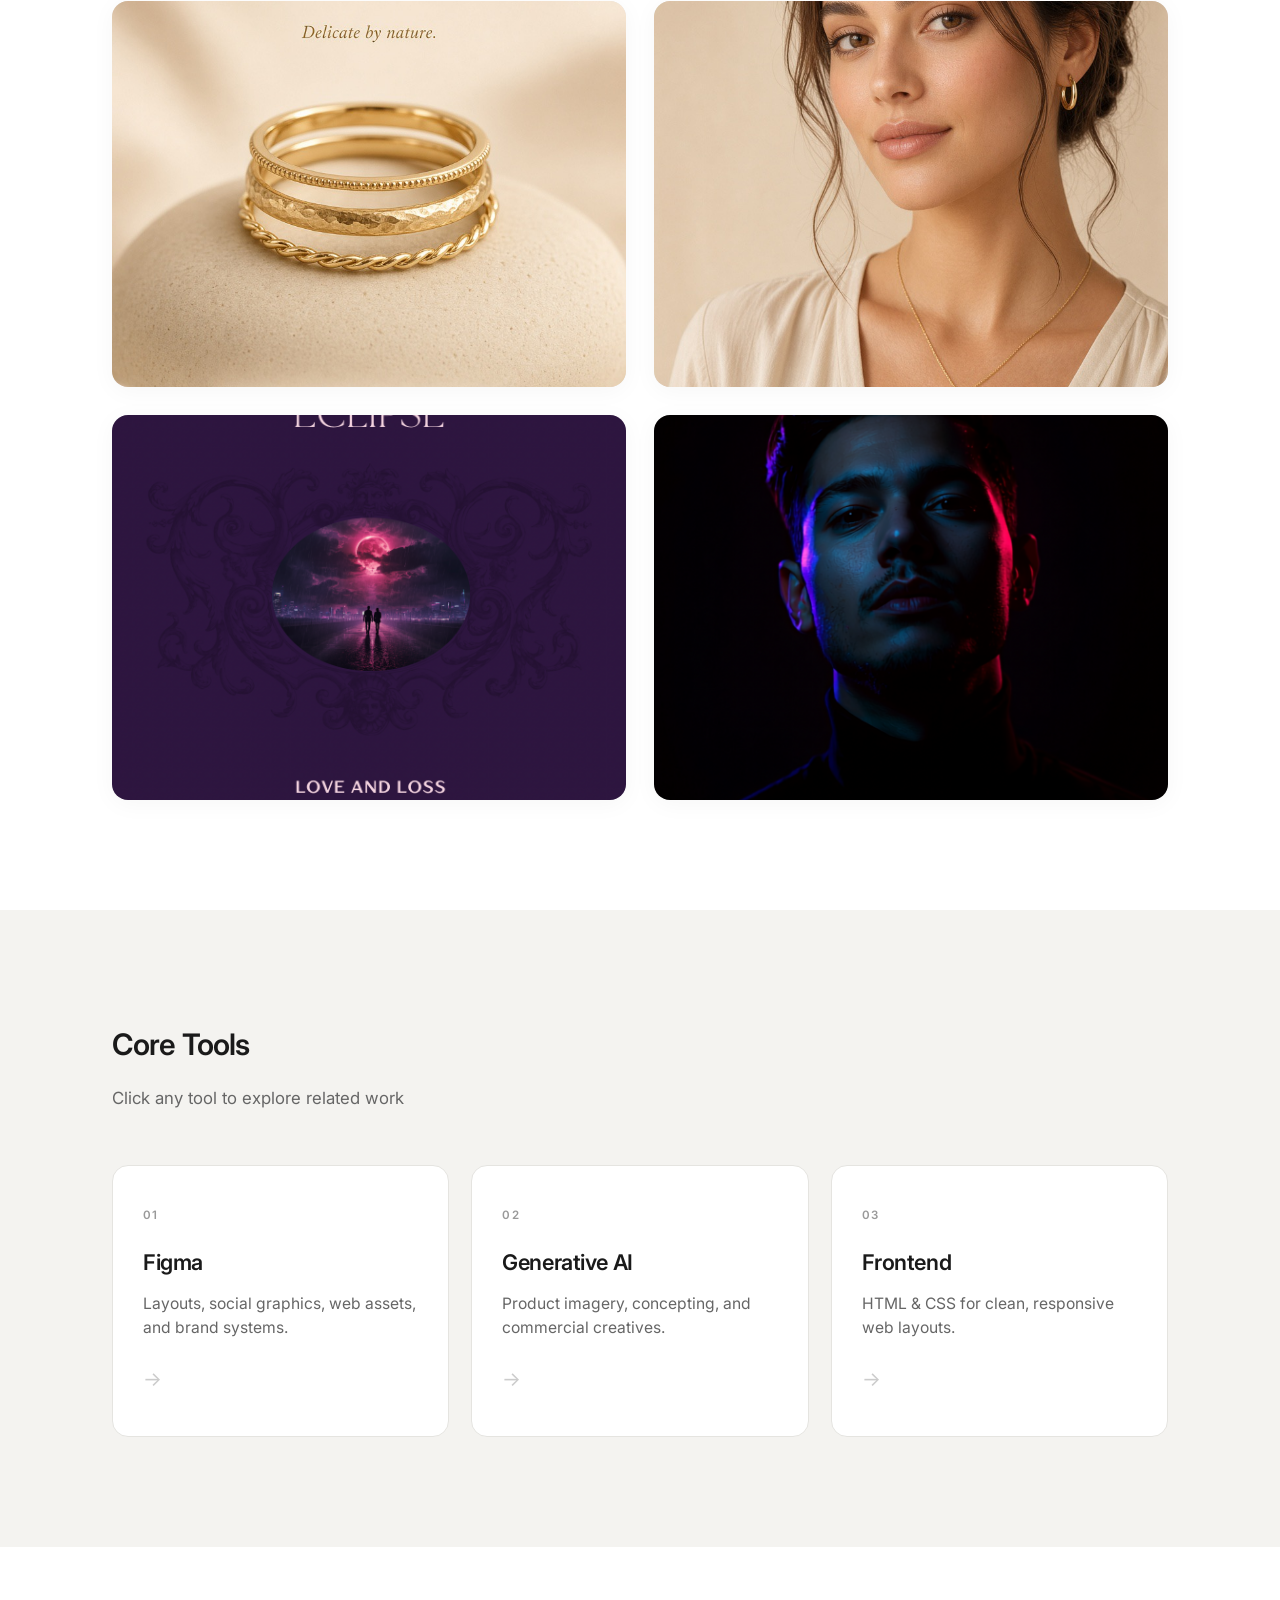
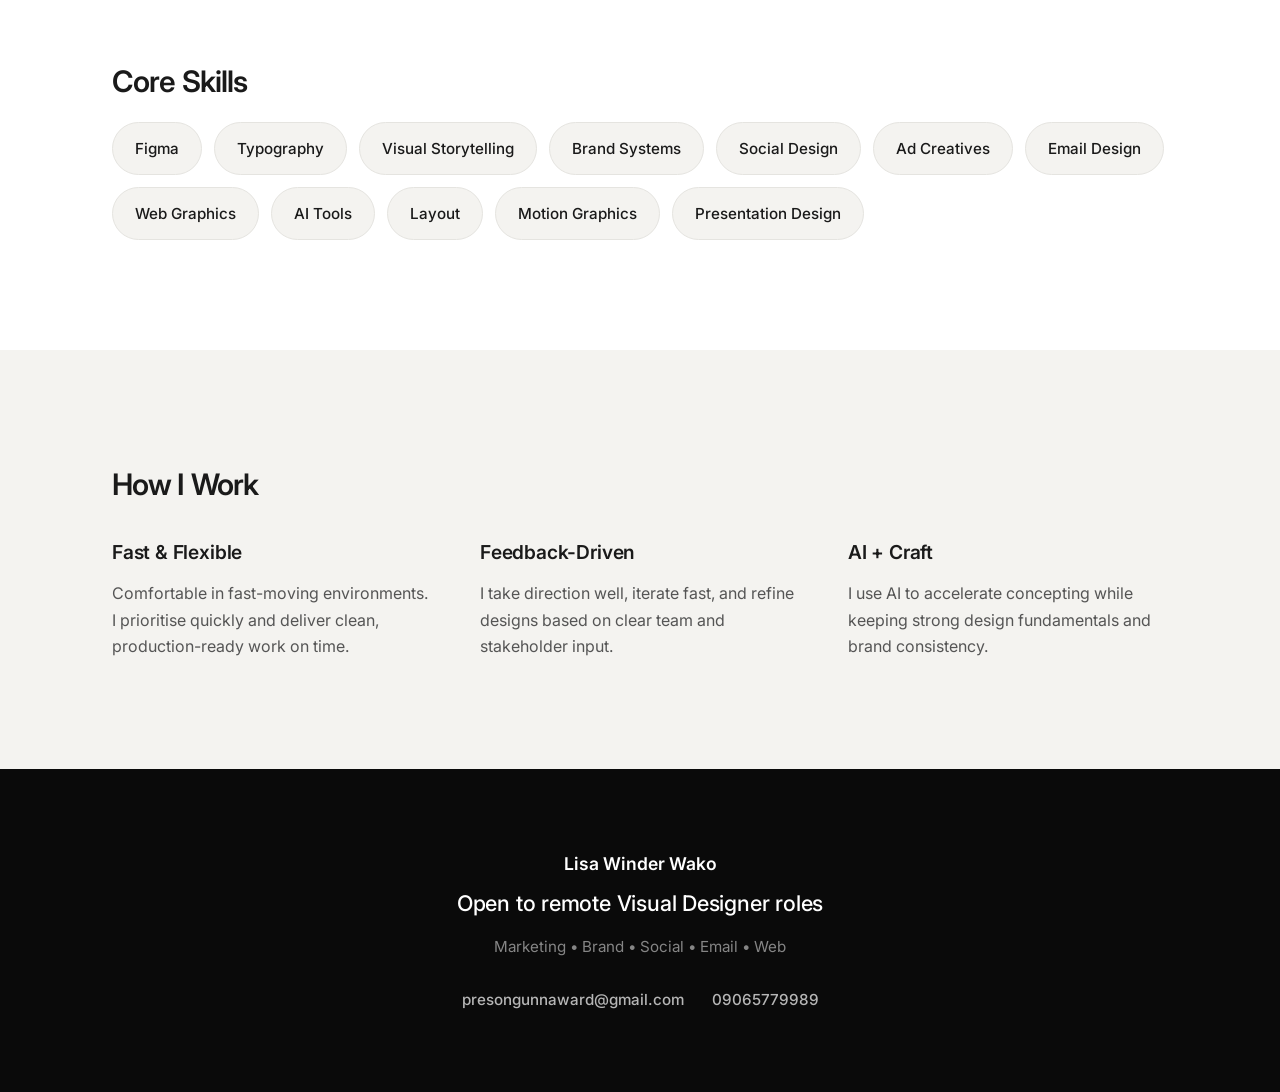
==== commit bf48c1e2: "Polish homepage layout, navigation, gallery and footer for a more professional look" ====
--- a/index.html
+++ b/index.html
@@ -3,11 +3,27 @@
 <head>
   <meta charset="UTF-8" />
   <meta name="viewport" content="width=device-width, initial-scale=1.0" />
-  <title>Visual Designer Portfolio</title>
+  <title>Lisa Winder Wako — Visual Designer</title>
+  <meta name="description" content="Visual designer specializing in marketing & brand design, social, ads, email and visual identity.">
   <link rel="stylesheet" href="styles.css" />
   <link href="https://fonts.googleapis.com/css2?family=Inter:wght@400;500;600;700&family=Playfair+Display:wght@500;600;700&display=swap" rel="stylesheet">
 </head>
 <body>
+
+  <!-- Navigation -->
+  <nav class="top-nav">
+    <div class="container nav-flex">
+      <a href="index.html" class="nav-brand">Lisa Winder Wako</a>
+      <div class="nav-links">
+        <a href="#work">Work</a>
+        <a href="#tools">Tools</a>
+        <a href="#about">About</a>
+        <a href="#contact">Contact</a>
+      </div>
+    </div>
+  </nav>
+
+  <!-- Hero -->
   <header>
     <div class="container">
       <p class="label">Visual Designer</p>
@@ -16,7 +32,8 @@
     </div>
   </header>
 
-  <section class="about">
+  <!-- About -->
+  <section class="about" id="about">
     <div class="container narrow">
       <h2>About</h2>
       <p>
@@ -27,22 +44,23 @@
     </div>
   </section>
 
-  <section class="gallery">
+  <!-- Selected Work -->
+  <section class="gallery" id="work">
     <div class="container">
       <h2>Selected Work</h2>
-      <p class="section-desc">A selection of recent design pieces</p>
+      <p class="section-desc">A selection of recent design pieces for marketing and brand projects</p>
       <div class="gallery-grid">
         <div class="gallery-item">
-          <img src="images/IMG_1907.jpeg" alt="Design work 1" loading="lazy">
+          <img src="images/IMG_1907.jpeg" alt="Design work" loading="lazy">
         </div>
         <div class="gallery-item">
-          <img src="images/IMG_1909.jpeg" alt="Design work 2" loading="lazy">
+          <img src="images/IMG_1909.jpeg" alt="Design work" loading="lazy">
         </div>
         <div class="gallery-item">
-          <img src="images/IMG_1910.jpeg" alt="Design work 3" loading="lazy">
+          <img src="images/IMG_1910.jpeg" alt="Design work" loading="lazy">
         </div>
         <div class="gallery-item">
-          <img src="images/IMG_1911.jpeg" alt="Design work 4" loading="lazy">
+          <img src="images/IMG_1911.jpeg" alt="Design work" loading="lazy">
         </div>
         <div class="gallery-item">
           <img src="images/Instagram%20Post%20-%20Midnight.png" alt="Instagram Post - Midnight" loading="lazy">
@@ -54,6 +72,7 @@
     </div>
   </section>
 
+  <!-- Tools -->
   <section class="tools" id="tools">
     <div class="container">
       <h2>Core Tools</h2>
@@ -81,6 +100,7 @@
     </div>
   </section>
 
+  <!-- Skills -->
   <section class="skills">
     <div class="container">
       <h2>Core Skills</h2>
@@ -95,35 +115,45 @@
         <div class="skill">Web Graphics</div>
         <div class="skill">AI Tools</div>
         <div class="skill">Layout</div>
+        <div class="skill">Motion Graphics</div>
+        <div class="skill">Presentation Design</div>
       </div>
     </div>
   </section>
 
+  <!-- How I Work -->
   <section class="approach">
     <div class="container">
       <h2>How I Work</h2>
       <div class="approach-grid">
         <div class="approach-item">
           <h3>Fast & Flexible</h3>
-          <p>Comfortable in fast-moving startup environments. I prioritize quickly and deliver clean work on time.</p>
+          <p>Comfortable in fast-moving environments. I prioritise quickly and deliver clean, production-ready work on time.</p>
         </div>
         <div class="approach-item">
           <h3>Feedback-Driven</h3>
-          <p>I take direction well, iterate fast, and refine designs based on team input.</p>
+          <p>I take direction well, iterate fast, and refine designs based on clear team and stakeholder input.</p>
         </div>
         <div class="approach-item">
           <h3>AI + Craft</h3>
-          <p>I use AI to accelerate concepting while keeping strong design fundamentals.</p>
+          <p>I use AI to accelerate concepting while keeping strong design fundamentals and brand consistency.</p>
         </div>
       </div>
     </div>
   </section>
 
-  <footer>
+  <!-- Footer / Contact -->
+  <footer id="contact">
     <div class="container">
+      <p class="footer-name">Lisa Winder Wako</p>
       <p class="footer-title">Open to remote Visual Designer roles</p>
       <p class="footer-sub">Marketing • Brand • Social • Email • Web</p>
+      <div class="footer-contact">
+        <a href="mailto:presongunnaward@gmail.com">presongunnaward@gmail.com</a>
+        <a href="tel:+2349065779989">09065779989</a>
+      </div>
     </div>
   </footer>
+
 </body>
 </html>
--- a/styles.css
+++ b/styles.css
@@ -4,36 +4,67 @@
   box-sizing: border-box;
 }
 
+html {
+  scroll-behavior: smooth;
+}
+
 body {
   font-family: 'Inter', -apple-system, BlinkMacSystemFont, sans-serif;
   line-height: 1.65;
-  color: #111;
-  background: #f7f7f5;
+  color: #1a1a1a;
+  background: #f4f3f0;
+  -webkit-font-smoothing: antialiased;
 }
 
 .container {
-  max-width: 1100px;
+  max-width: 1120px;
   margin: 0 auto;
-  padding: 0 28px;
+  padding: 0 32px;
 }
 
 .narrow {
-  max-width: 640px;
-}
-
-/* Nav */
+  max-width: 620px;
+}
+
+/* Top Navigation */
 .top-nav {
-  background: #0c0c0c;
-  padding: 16px 0;
+  background: #0a0a0a;
+  padding: 18px 0;
   position: sticky;
   top: 0;
-  z-index: 50;
+  z-index: 100;
+  border-bottom: 1px solid rgba(255,255,255,0.06);
 }
 
 .nav-flex {
   display: flex;
   justify-content: space-between;
   align-items: center;
+}
+
+.nav-brand {
+  color: white;
+  font-weight: 600;
+  font-size: 0.95rem;
+  letter-spacing: -0.01em;
+  text-decoration: none;
+}
+
+.nav-links {
+  display: flex;
+  gap: 32px;
+}
+
+.nav-links a {
+  color: rgba(255,255,255,0.65);
+  text-decoration: none;
+  font-size: 0.9rem;
+  font-weight: 500;
+  transition: color 0.2s;
+}
+
+.nav-links a:hover {
+  color: white;
 }
 
 .top-nav .back {
@@ -56,73 +87,125 @@
 
 /* Headers */
 header, .page-header {
-  background: #0c0c0c;
-  color: white;
-  padding: 110px 0 90px;
+  background: #0a0a0a;
+  color: white;
+  padding: 120px 0 100px;
   text-align: center;
 }
 
 .page-header {
-  padding: 80px 0 70px;
+  padding: 90px 0 80px;
 }
 
 .label {
-  font-size: 0.78rem;
+  font-size: 0.75rem;
   text-transform: uppercase;
-  letter-spacing: 0.2em;
-  opacity: 0.45;
-  margin-bottom: 20px;
+  letter-spacing: 0.22em;
+  opacity: 0.5;
+  margin-bottom: 22px;
   font-weight: 500;
 }
 
 header h1, .page-header h1 {
   font-family: 'Playfair Display', serif;
-  font-size: 3.4rem;
+  font-size: clamp(2.6rem, 6vw, 3.8rem);
   font-weight: 600;
   letter-spacing: -0.03em;
-  margin-bottom: 18px;
-  line-height: 1.1;
+  margin-bottom: 20px;
+  line-height: 1.08;
 }
 
 .tagline {
   font-size: 1.05rem;
   opacity: 0.55;
   font-weight: 400;
+  letter-spacing: 0.01em;
 }
 
 /* Sections */
 section {
-  padding: 100px 0;
+  padding: 110px 0;
 }
 
 h2 {
-  font-size: 1.75rem;
-  font-weight: 600;
-  margin-bottom: 14px;
+  font-size: 1.85rem;
+  font-weight: 600;
+  margin-bottom: 16px;
   letter-spacing: -0.03em;
 }
 
 .section-desc {
-  color: #777;
-  margin-bottom: 48px;
+  color: #666;
+  margin-bottom: 52px;
   font-size: 1.05rem;
+  max-width: 480px;
+}
+
+.about {
+  background: #f4f3f0;
 }
 
 .about p {
-  font-size: 1.15rem;
+  font-size: 1.2rem;
   color: #333;
   margin-bottom: 20px;
+  line-height: 1.7;
+}
+
+/* Gallery - Professional */
+.gallery {
+  background: #ffffff;
+}
+
+.gallery-grid {
+  display: grid;
+  grid-template-columns: repeat(2, 1fr);
+  gap: 28px;
+}
+
+.gallery-item {
+  border-radius: 16px;
+  overflow: hidden;
+  background: #eaeaea;
+  aspect-ratio: 4 / 3;
+  position: relative;
+  box-shadow: 0 4px 24px rgba(0,0,0,0.04);
+  transition: transform 0.35s ease, box-shadow 0.35s ease;
+}
+
+.gallery-item:hover {
+  transform: translateY(-6px);
+  box-shadow: 0 20px 40px rgba(0,0,0,0.1);
+}
+
+.gallery-item img {
+  width: 100%;
+  height: 100%;
+  object-fit: cover;
+  display: block;
+  transition: transform 0.5s ease;
+}
+
+.gallery-item:hover img {
+  transform: scale(1.03);
+}
+
+@media (max-width: 700px) {
+  .gallery-grid {
+    grid-template-columns: 1fr;
+    gap: 20px;
+  }
 }
 
 /* Tools */
 .tools {
-  background: white;
+  background: #f4f3f0;
 }
 
 .tools-grid {
   display: grid;
   grid-template-columns: repeat(auto-fit, minmax(240px, 1fr));
-  gap: 20px;
+  gap: 22px;
 }
 
 .tools-grid.three {
@@ -136,10 +219,10 @@
 }
 
 .tool-card {
-  background: #f7f7f5;
-  border: 1px solid #e8e8e4;
-  border-radius: 18px;
-  padding: 36px 28px;
+  background: #ffffff;
+  border: 1px solid #e5e4e0;
+  border-radius: 16px;
+  padding: 40px 30px;
   text-decoration: none;
   color: inherit;
   transition: all 0.3s ease;
@@ -148,11 +231,11 @@
 }
 
 .tool-card:hover {
-  background: #111;
-  border-color: #111;
+  background: #0a0a0a;
+  border-color: #0a0a0a;
   color: white;
   transform: translateY(-6px);
-  box-shadow: 0 20px 50px rgba(0,0,0,0.15);
+  box-shadow: 0 24px 48px rgba(0,0,0,0.12);
 }
 
 .tool-card:hover .tool-number,
@@ -165,12 +248,12 @@
 }
 
 .tool-number {
-  font-size: 0.75rem;
-  font-weight: 600;
-  letter-spacing: 0.1em;
-  color: #aaa;
+  font-size: 0.72rem;
+  font-weight: 600;
+  letter-spacing: 0.12em;
+  color: #999;
   display: block;
-  margin-bottom: 18px;
+  margin-bottom: 20px;
   transition: color 0.3s;
 }
 
@@ -178,23 +261,24 @@
   font-size: 1.35rem;
   font-weight: 600;
   margin-bottom: 12px;
+  letter-spacing: -0.02em;
 }
 
 .tool-card p {
   font-size: 0.98rem;
   color: #666;
   line-height: 1.55;
-  margin-bottom: 20px;
+  margin-bottom: 22px;
   transition: color 0.3s;
 }
 
 .arrow {
-  font-size: 1.2rem;
+  font-size: 1.25rem;
   color: #ccc;
   transition: color 0.3s;
 }
 
-/* Work Intro */
+/* Work Intro & Project List (for subpages) */
 .work-intro {
   max-width: 580px;
   margin-bottom: 60px;
@@ -209,7 +293,6 @@
   color: #555;
 }
 
-/* Project List */
 .project-list {
   display: flex;
   flex-direction: column;
@@ -233,7 +316,7 @@
 
 .project-visual {
   height: 420px;
-  border-radius: 22px;
+  border-radius: 20px;
   position: relative;
   overflow: hidden;
   display: flex;
@@ -297,54 +380,11 @@
   line-height: 1.65;
 }
 
-/* Selected Work Gallery */
-.gallery {
-  background: white;
-}
-
-.gallery-grid {
-  display: grid;
-  grid-template-columns: repeat(2, 1fr);
-  gap: 24px;
-}
-
-.gallery-item {
-  border-radius: 18px;
-  overflow: hidden;
-  background: #eee;
-  aspect-ratio: 4 / 3;
-  position: relative;
-}
-
-.gallery-item img {
-  width: 100%;
-  height: 100%;
-  object-fit: cover;
-  display: block;
-  transition: transform 0.4s ease;
-}
-
-.gallery-item:hover img {
-  transform: scale(1.04);
-}
-
-.gallery-item.tall {
-  grid-row: span 2;
-  aspect-ratio: auto;
-  min-height: 480px;
-}
-
-@media (max-width: 700px) {
-  .gallery-grid {
-    grid-template-columns: 1fr;
-  }
-  .gallery-item.tall {
-    grid-row: auto;
-    min-height: 300px;
-  }
-}
-
 /* Skills */
+.skills {
+  background: #ffffff;
+}
+
 .skills-grid {
   display: flex;
   flex-wrap: wrap;
@@ -352,37 +392,38 @@
 }
 
 .skill {
-  background: white;
+  background: #f4f3f0;
   padding: 13px 22px;
   border-radius: 100px;
   font-size: 0.95rem;
   font-weight: 500;
-  border: 1px solid #e6e6e2;
-  transition: all 0.2s ease;
+  border: 1px solid #e5e4e0;
+  transition: all 0.25s ease;
 }
 
 .skill:hover {
-  background: #111;
-  color: white;
-  border-color: #111;
+  background: #0a0a0a;
+  color: white;
+  border-color: #0a0a0a;
 }
 
 /* Approach */
 .approach {
-  background: white;
+  background: #f4f3f0;
 }
 
 .approach-grid {
   display: grid;
   grid-template-columns: repeat(auto-fit, minmax(260px, 1fr));
   gap: 48px;
-  margin-top: 24px;
+  margin-top: 28px;
 }
 
 .approach-item h3 {
   font-size: 1.2rem;
   font-weight: 600;
   margin-bottom: 12px;
+  letter-spacing: -0.01em;
 }
 
 .approach-item p {
@@ -393,30 +434,59 @@
 
 /* Footer */
 footer {
-  background: #0c0c0c;
+  background: #0a0a0a;
   color: white;
   text-align: center;
-  padding: 70px 0;
+  padding: 80px 0;
 }
 
 .footer-title {
-  font-size: 1.25rem;
+  font-size: 1.35rem;
   font-weight: 500;
-  margin-bottom: 10px;
+  margin-bottom: 12px;
+  letter-spacing: -0.01em;
+}
+
+.footer-name {
+  font-size: 1.1rem;
+  font-weight: 600;
+  margin-bottom: 8px;
 }
 
 .footer-sub {
   font-size: 0.95rem;
-  opacity: 0.45;
+  opacity: 0.5;
+  margin-bottom: 6px;
 }
 
 .footer-sub a {
   color: inherit;
   text-decoration: none;
+  transition: opacity 0.2s;
 }
 
 .footer-sub a:hover {
-  opacity: 0.8;
+  opacity: 0.85;
+}
+
+.footer-contact {
+  margin-top: 28px;
+  display: flex;
+  justify-content: center;
+  gap: 28px;
+  flex-wrap: wrap;
+}
+
+.footer-contact a {
+  color: rgba(255,255,255,0.7);
+  text-decoration: none;
+  font-size: 0.95rem;
+  font-weight: 500;
+  transition: color 0.2s;
+}
+
+.footer-contact a:hover {
+  color: white;
 }
 
 /* Mobile */
@@ -431,12 +501,18 @@
     height: 300px;
   }
   header h1, .page-header h1 {
-    font-size: 2.4rem;
+    font-size: 2.5rem;
   }
   section {
-    padding: 70px 0;
+    padding: 75px 0;
   }
   .project-list {
     gap: 50px;
   }
-}
+  .nav-links {
+    display: none;
+  }
+  .container {
+    padding: 0 22px;
+  }
+}
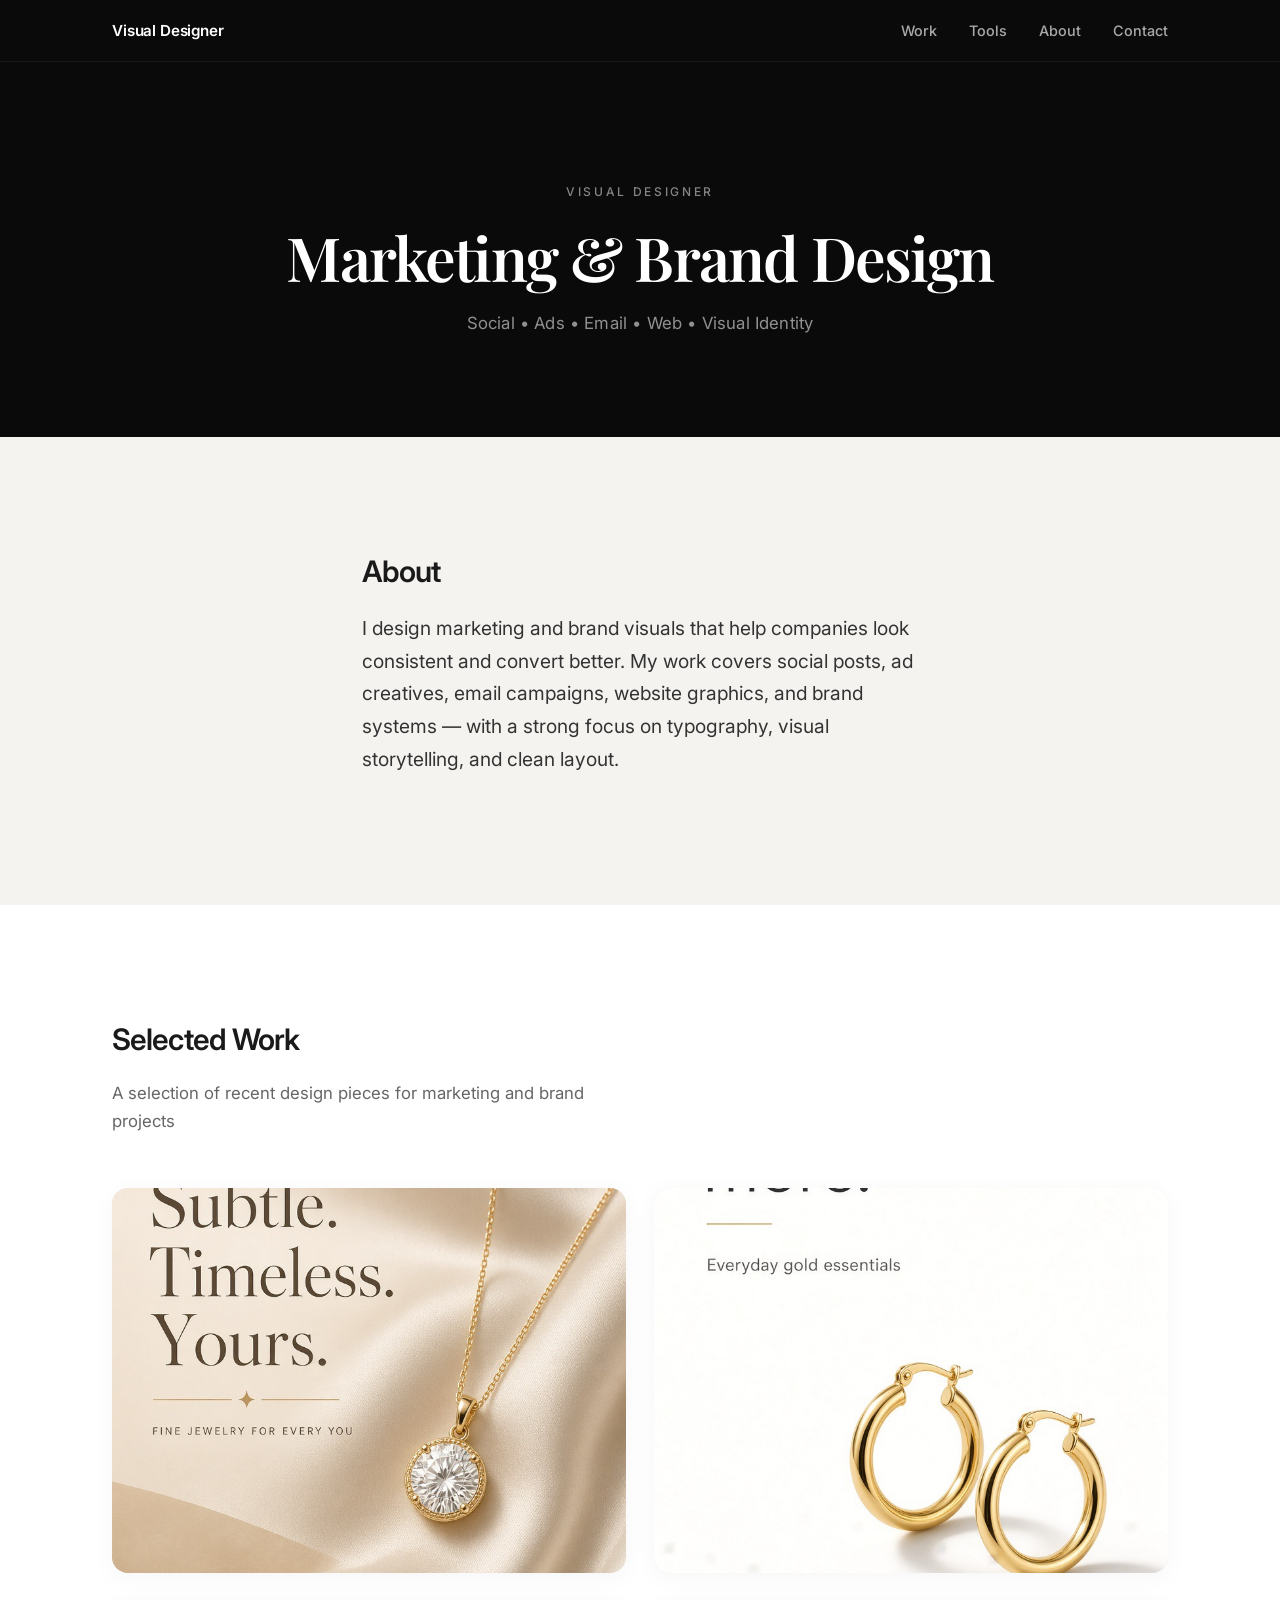
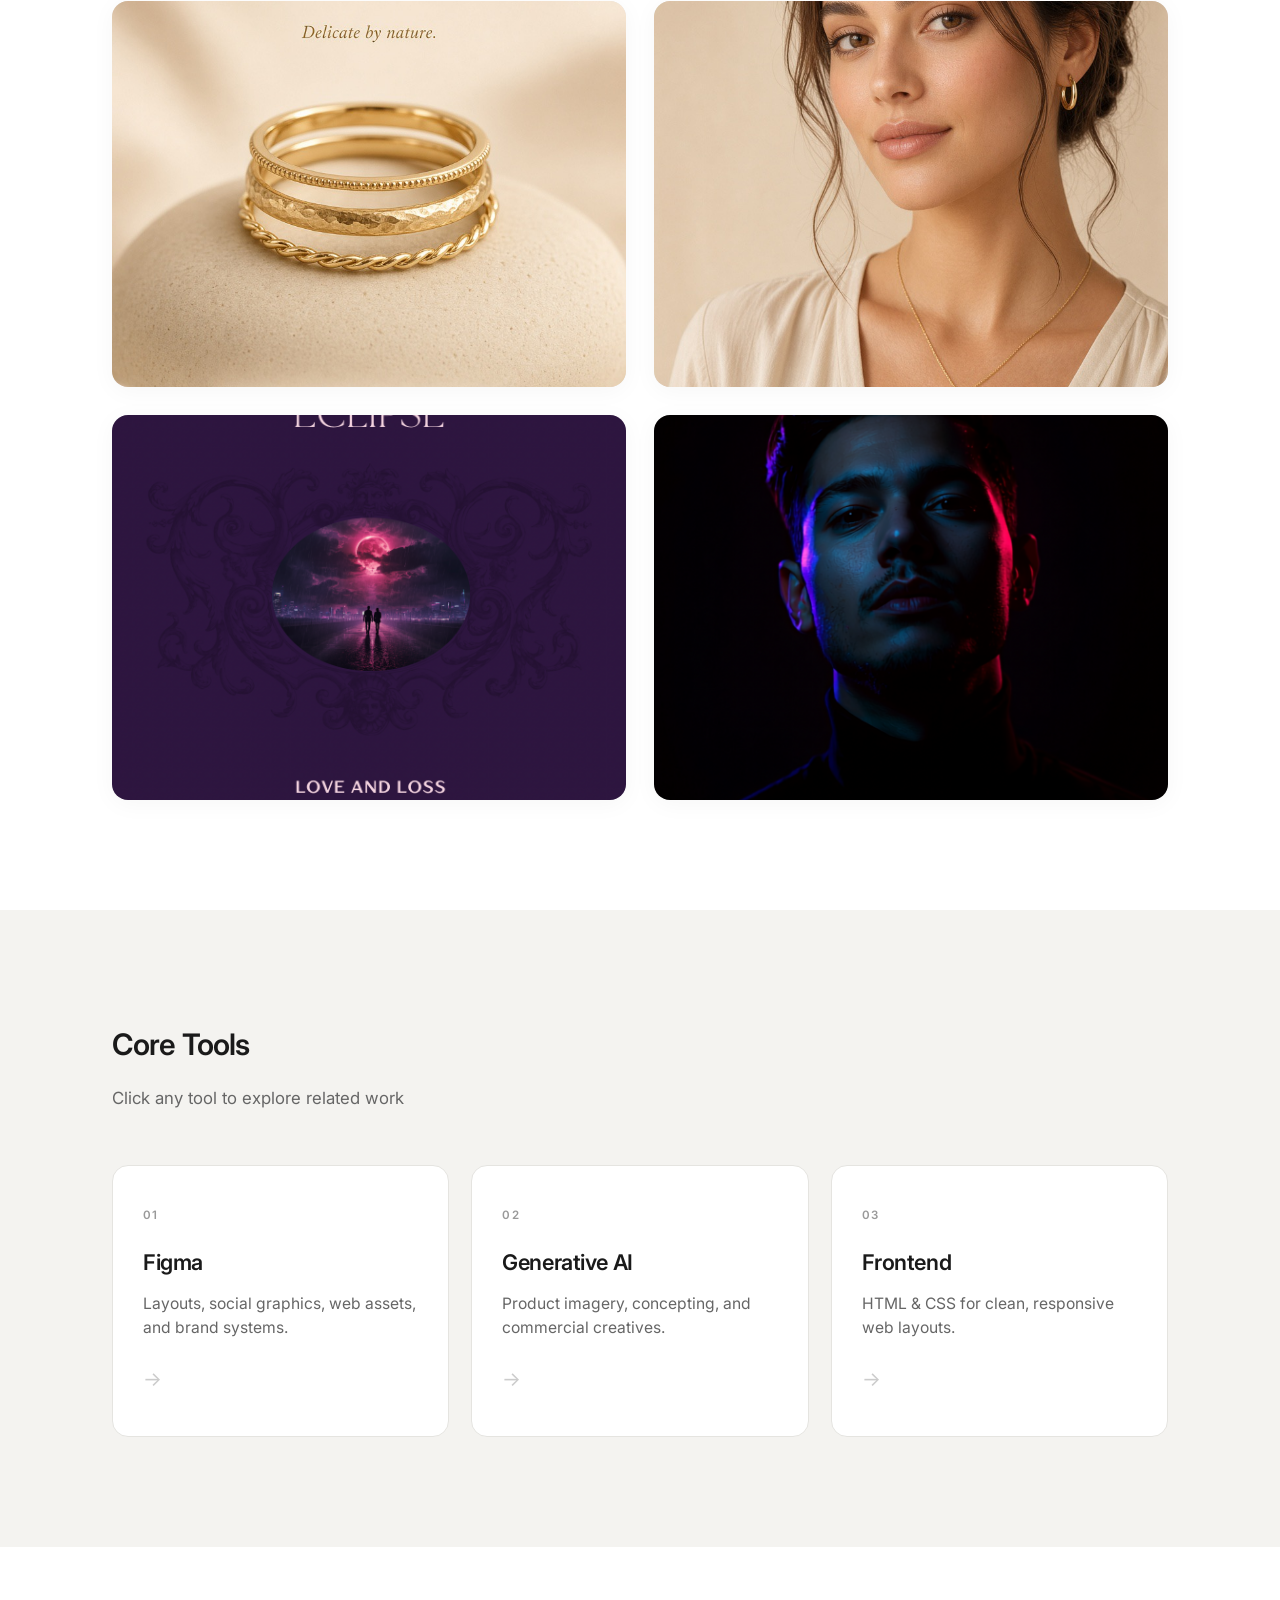
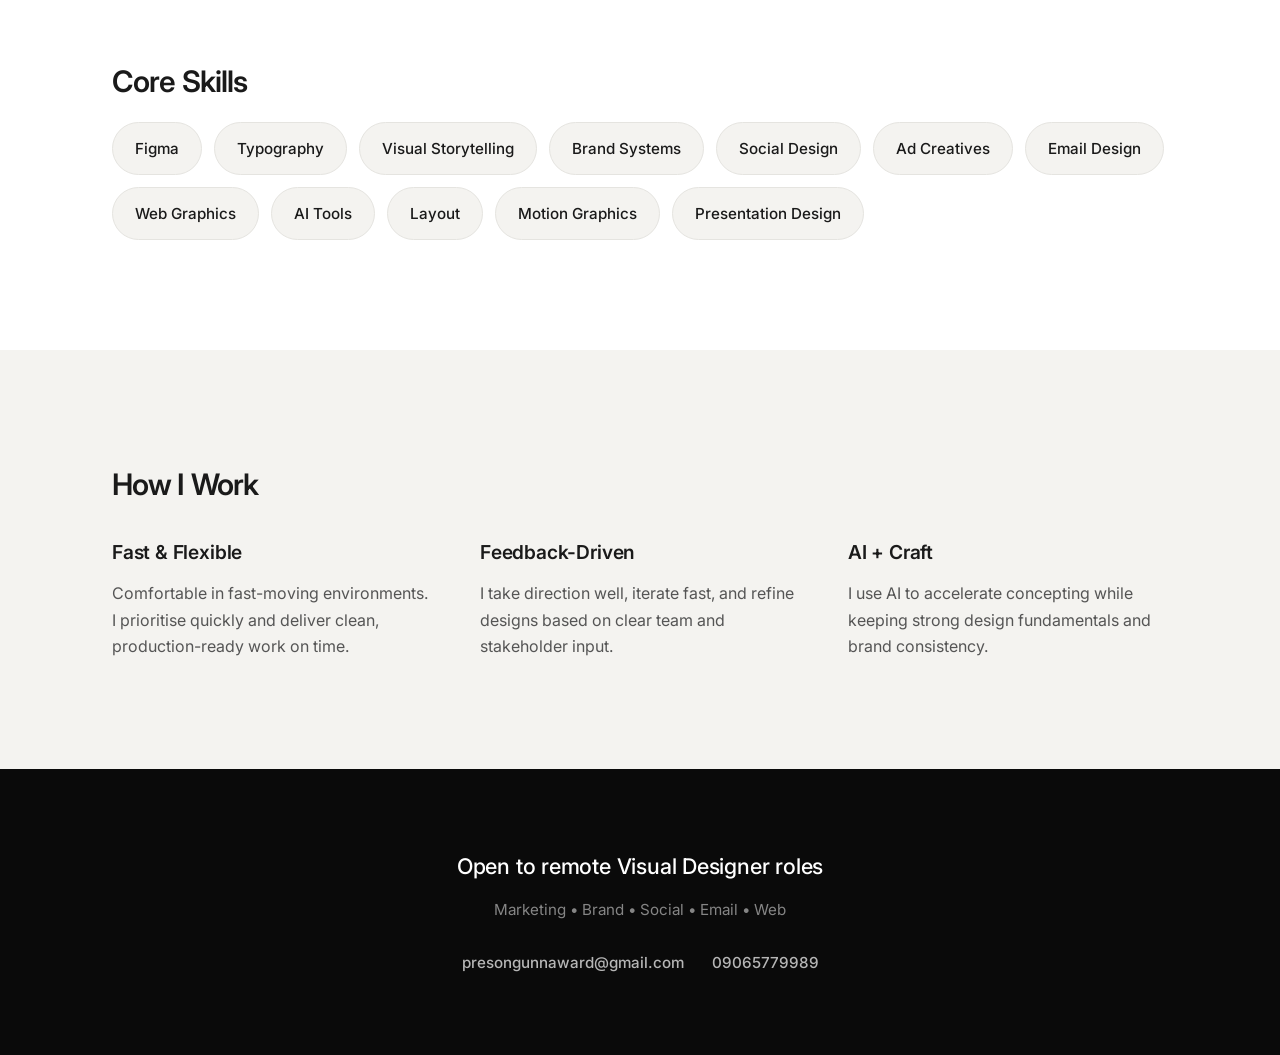
==== commit 17ee3525: "Remove personal name from homepage" ====
--- a/index.html
+++ b/index.html
@@ -3,7 +3,7 @@
 <head>
   <meta charset="UTF-8" />
   <meta name="viewport" content="width=device-width, initial-scale=1.0" />
-  <title>Lisa Winder Wako — Visual Designer</title>
+  <title>Visual Designer Portfolio</title>
   <meta name="description" content="Visual designer specializing in marketing & brand design, social, ads, email and visual identity.">
   <link rel="stylesheet" href="styles.css" />
   <link href="https://fonts.googleapis.com/css2?family=Inter:wght@400;500;600;700&family=Playfair+Display:wght@500;600;700&display=swap" rel="stylesheet">
@@ -13,7 +13,7 @@
   <!-- Navigation -->
   <nav class="top-nav">
     <div class="container nav-flex">
-      <a href="index.html" class="nav-brand">Lisa Winder Wako</a>
+      <a href="index.html" class="nav-brand">Visual Designer</a>
       <div class="nav-links">
         <a href="#work">Work</a>
         <a href="#tools">Tools</a>
@@ -145,7 +145,6 @@
   <!-- Footer / Contact -->
   <footer id="contact">
     <div class="container">
-      <p class="footer-name">Lisa Winder Wako</p>
       <p class="footer-title">Open to remote Visual Designer roles</p>
       <p class="footer-sub">Marketing • Brand • Social • Email • Web</p>
       <div class="footer-contact">
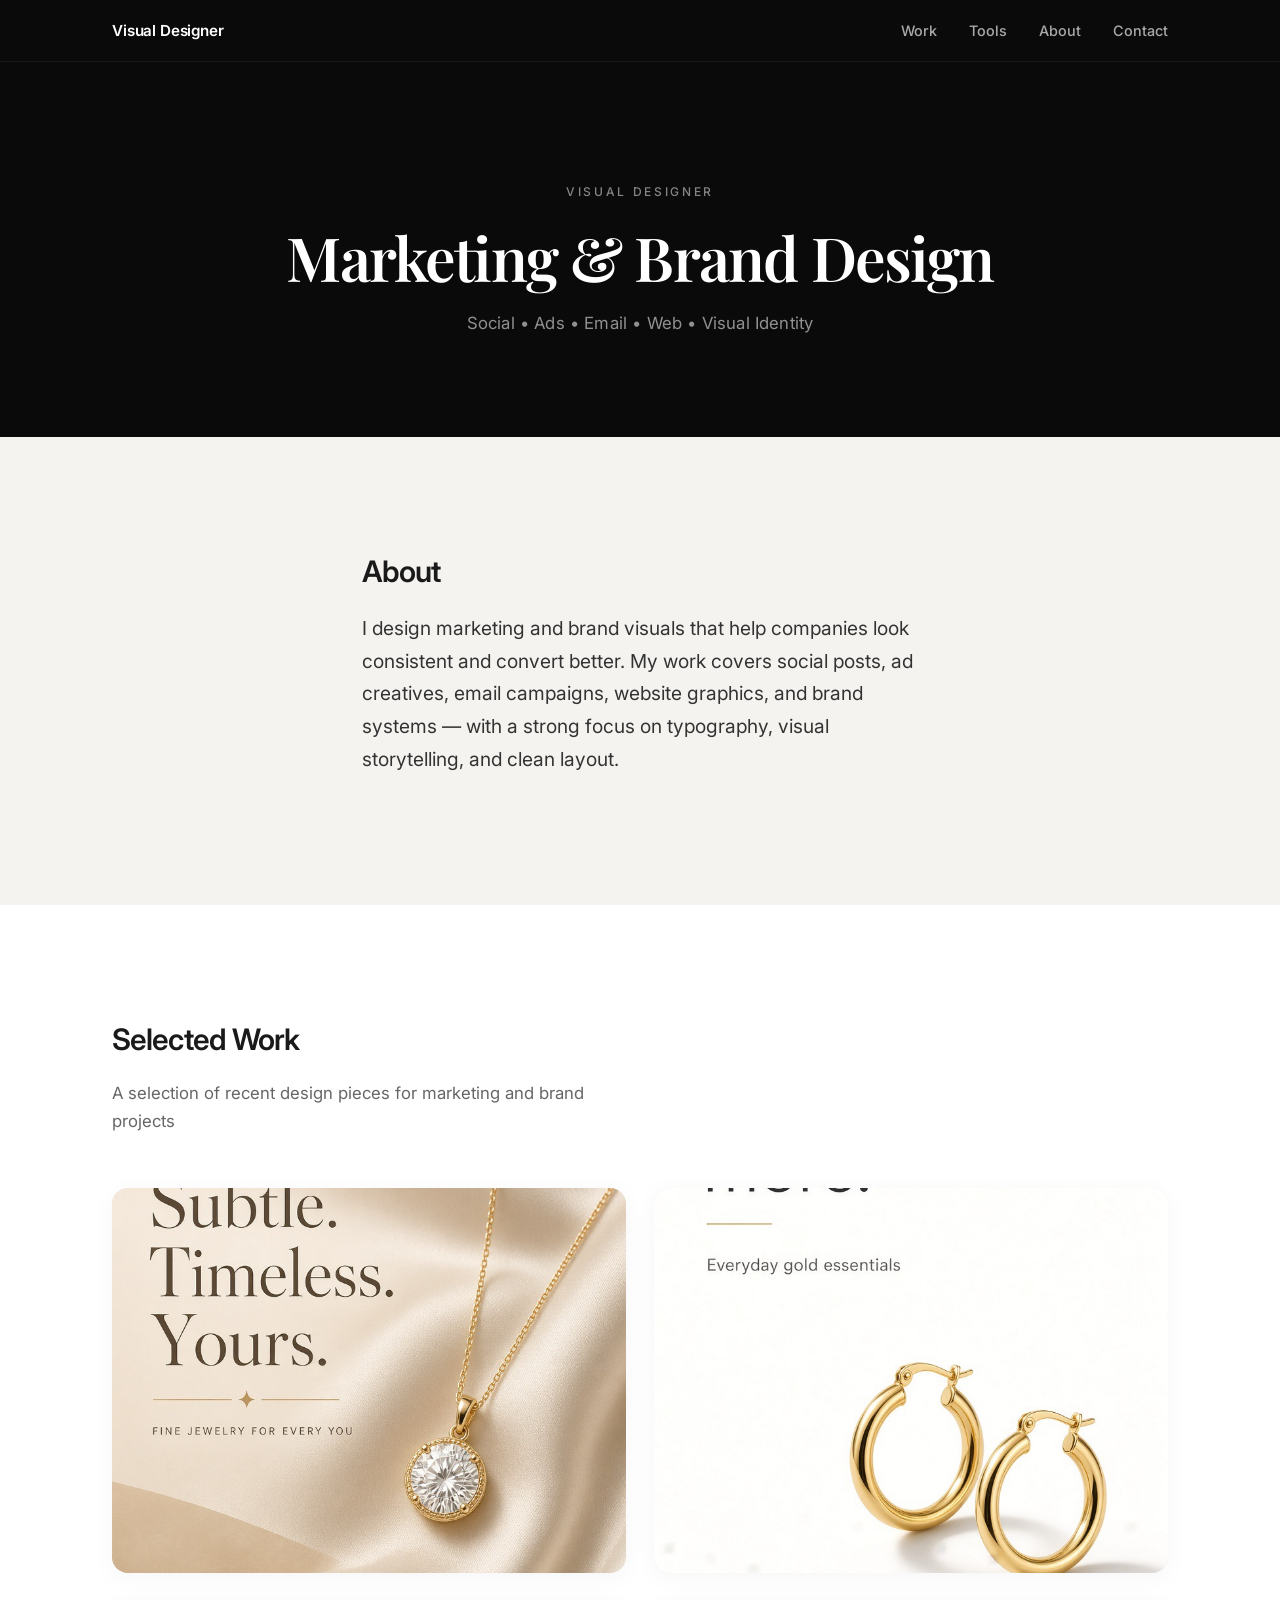
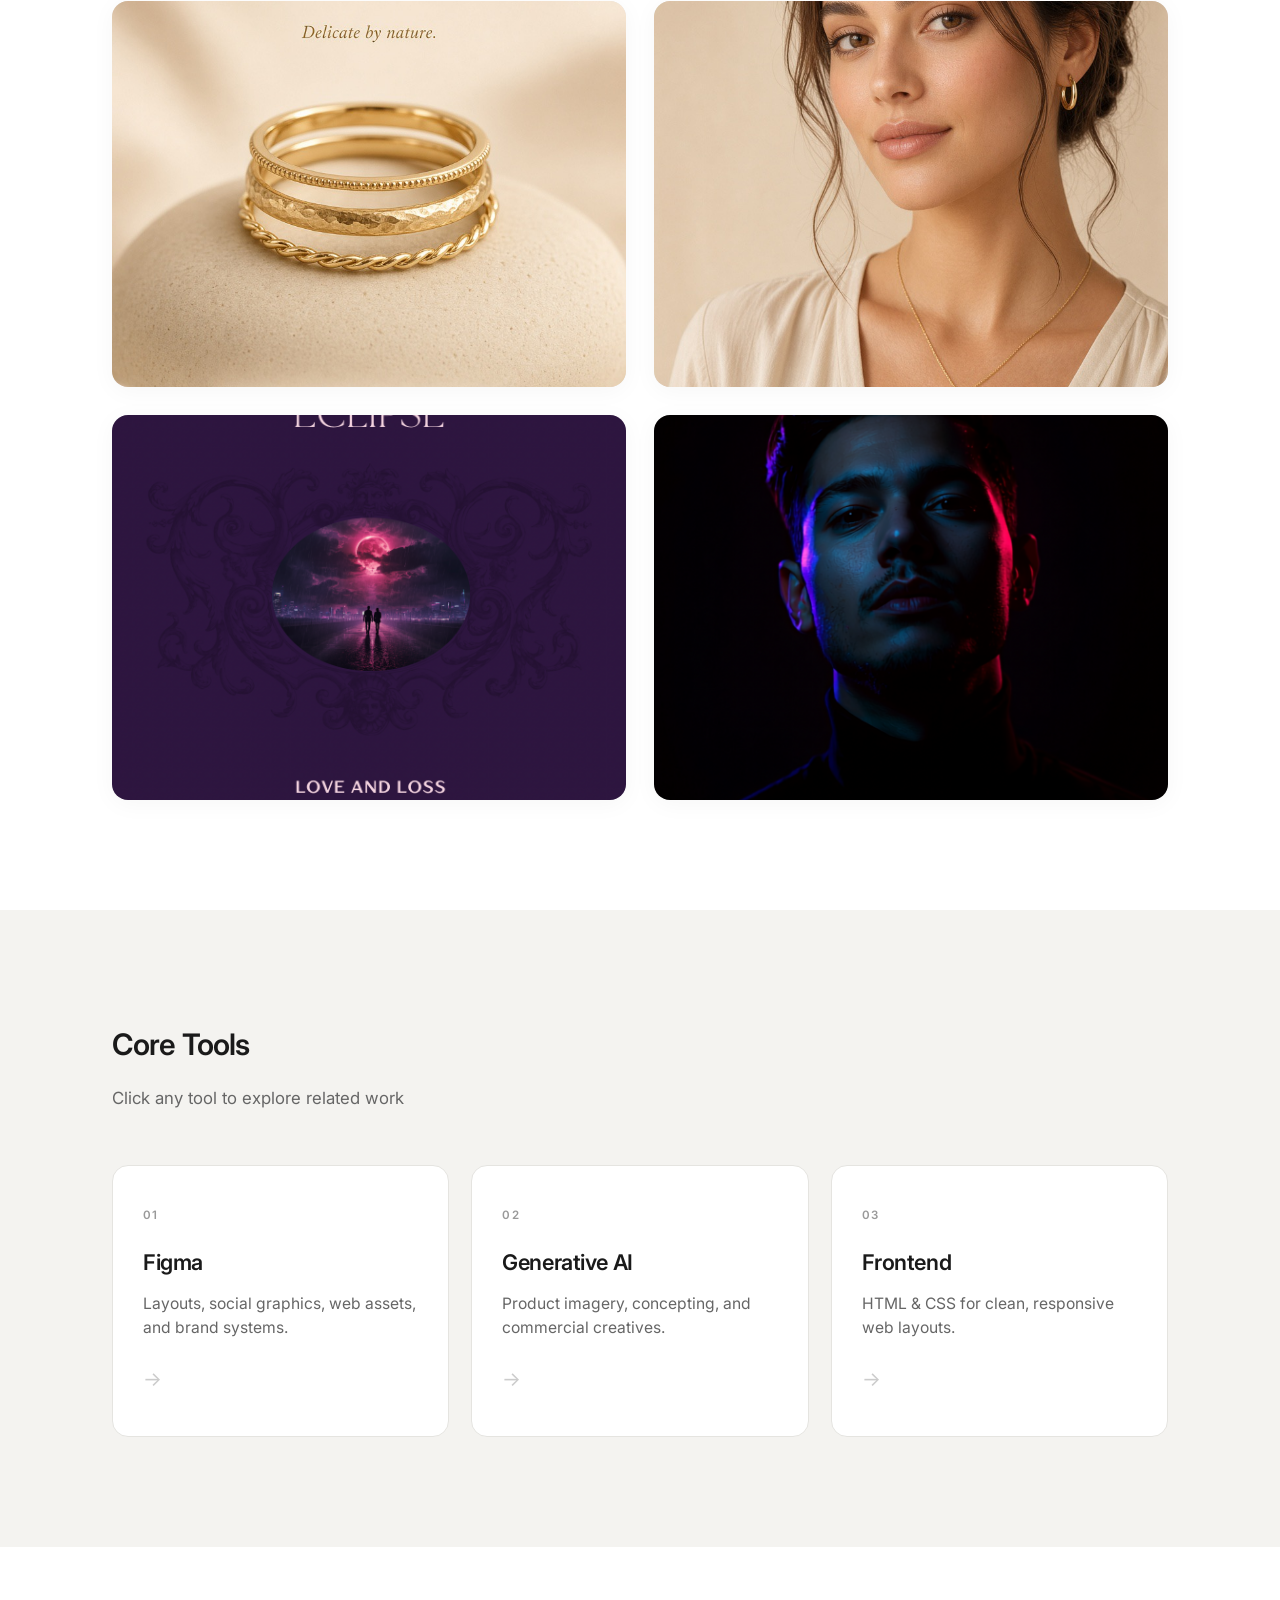
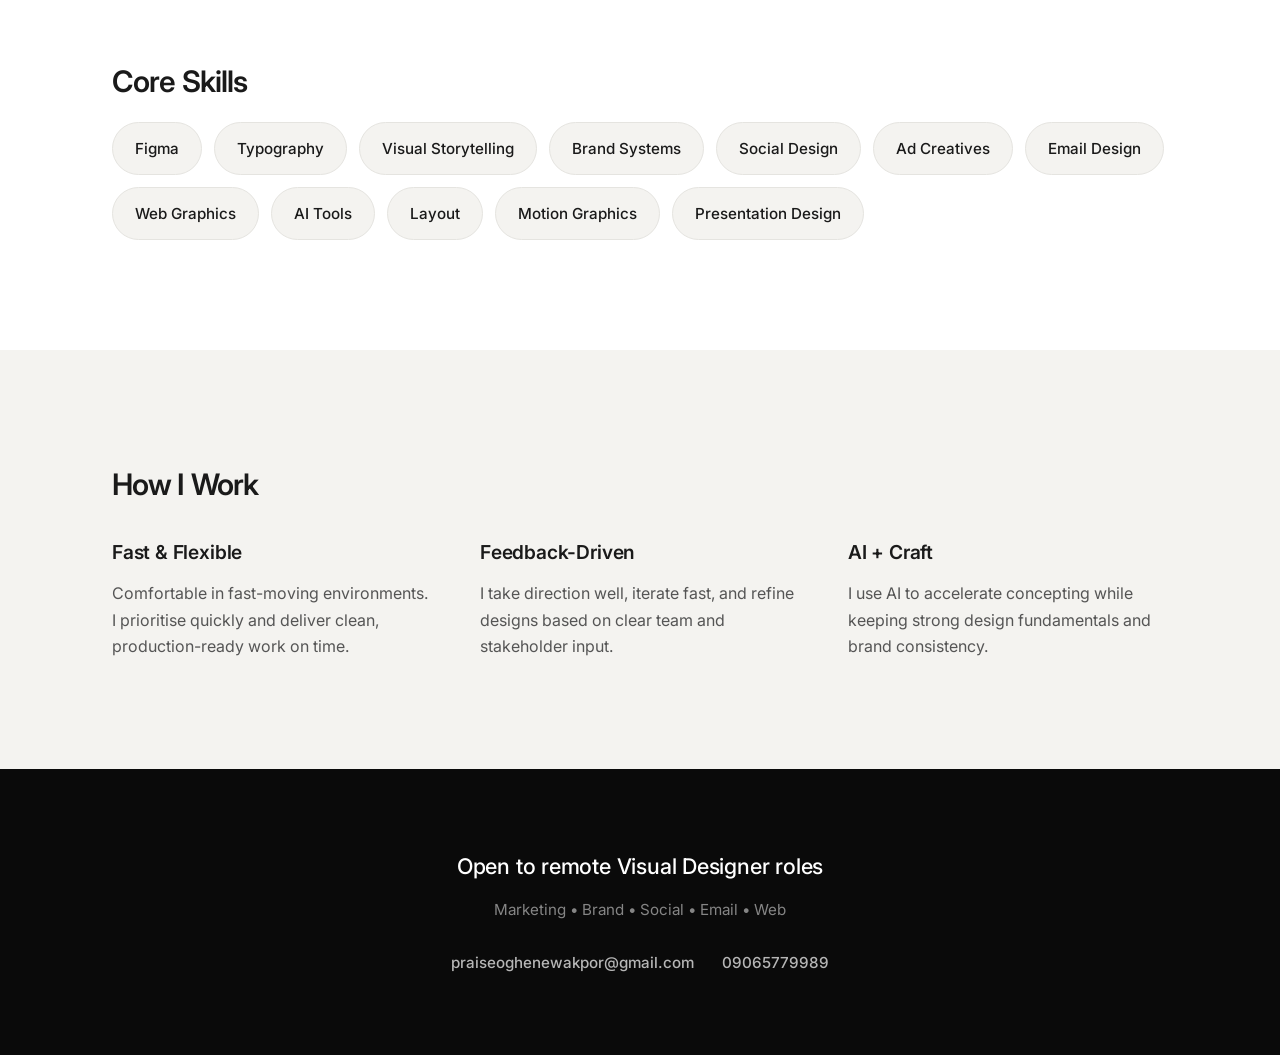
==== commit 4681bd60: "Fix email address to correct one" ====
--- a/index.html
+++ b/index.html
@@ -148,7 +148,7 @@
       <p class="footer-title">Open to remote Visual Designer roles</p>
       <p class="footer-sub">Marketing • Brand • Social • Email • Web</p>
       <div class="footer-contact">
-        <a href="mailto:presongunnaward@gmail.com">presongunnaward@gmail.com</a>
+        <a href="mailto:praiseoghenewakpor@gmail.com">praiseoghenewakpor@gmail.com</a>
         <a href="tel:+2349065779989">09065779989</a>
       </div>
     </div>
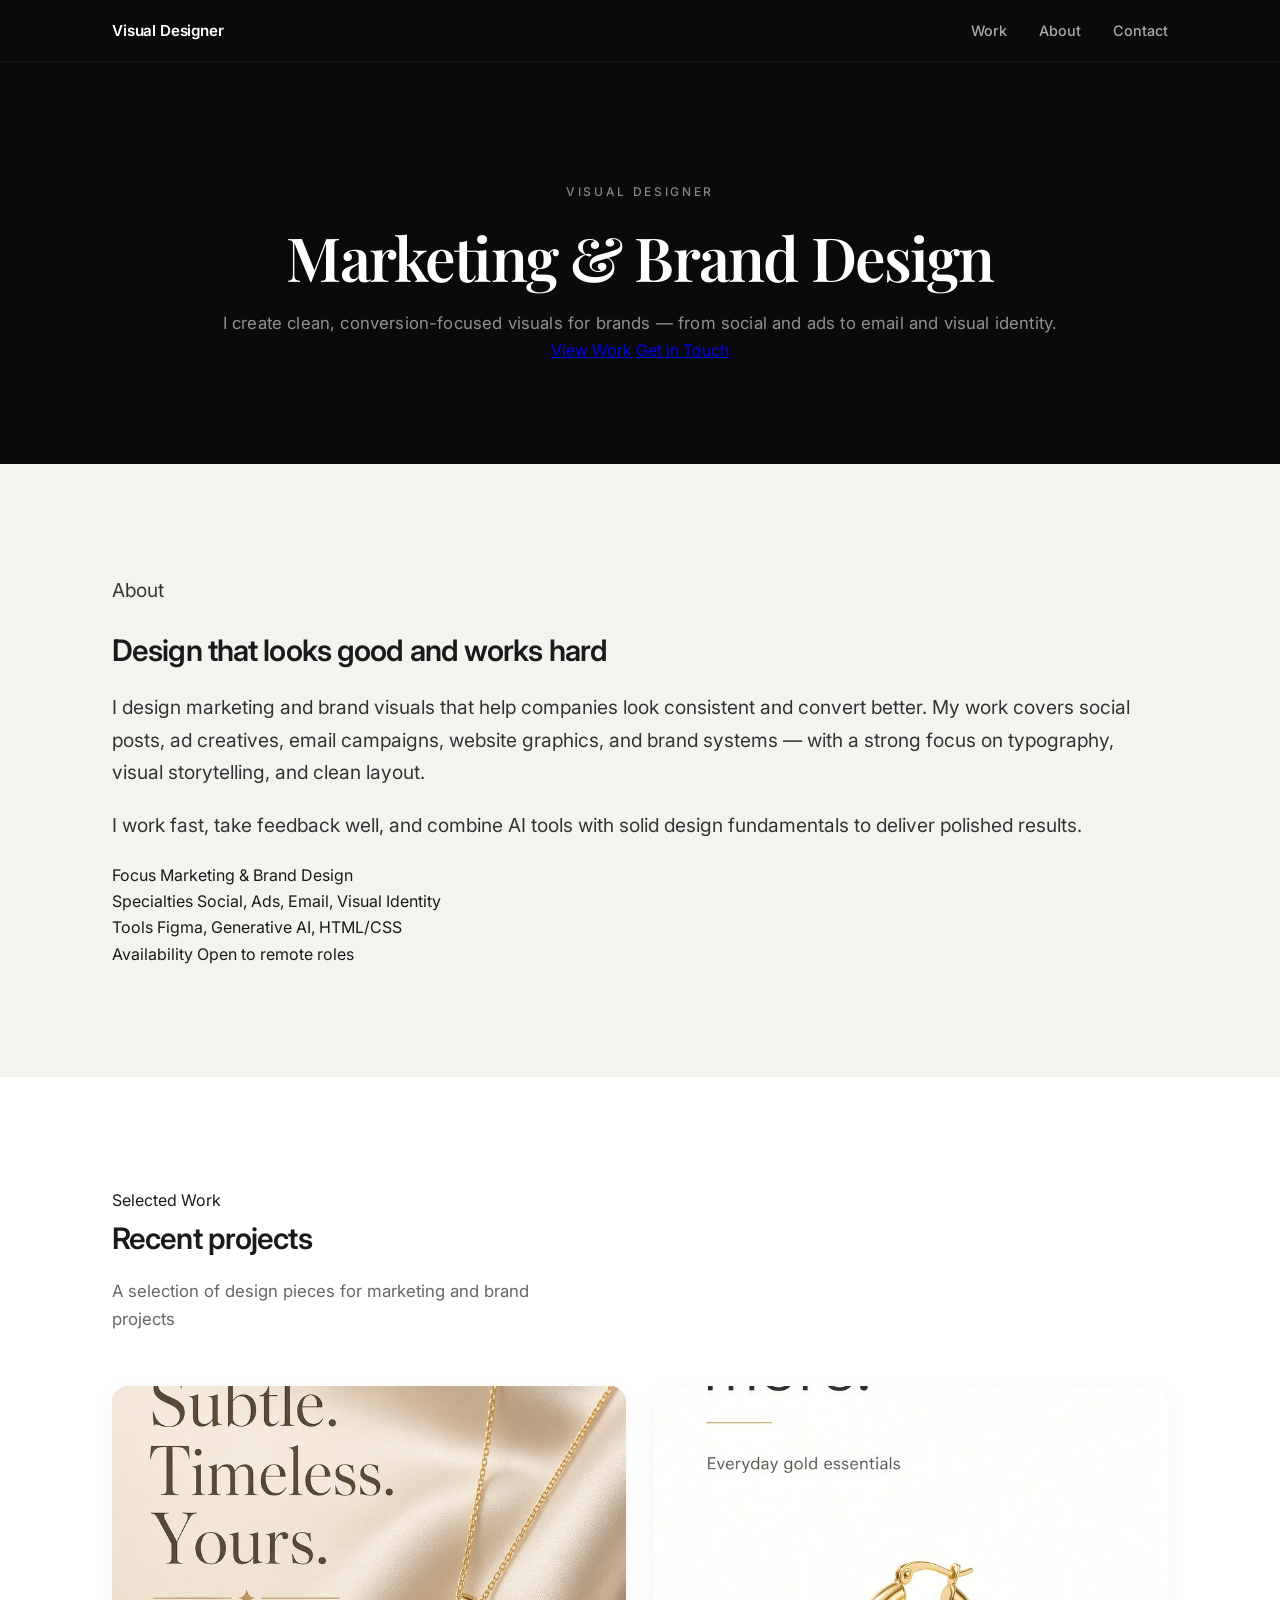
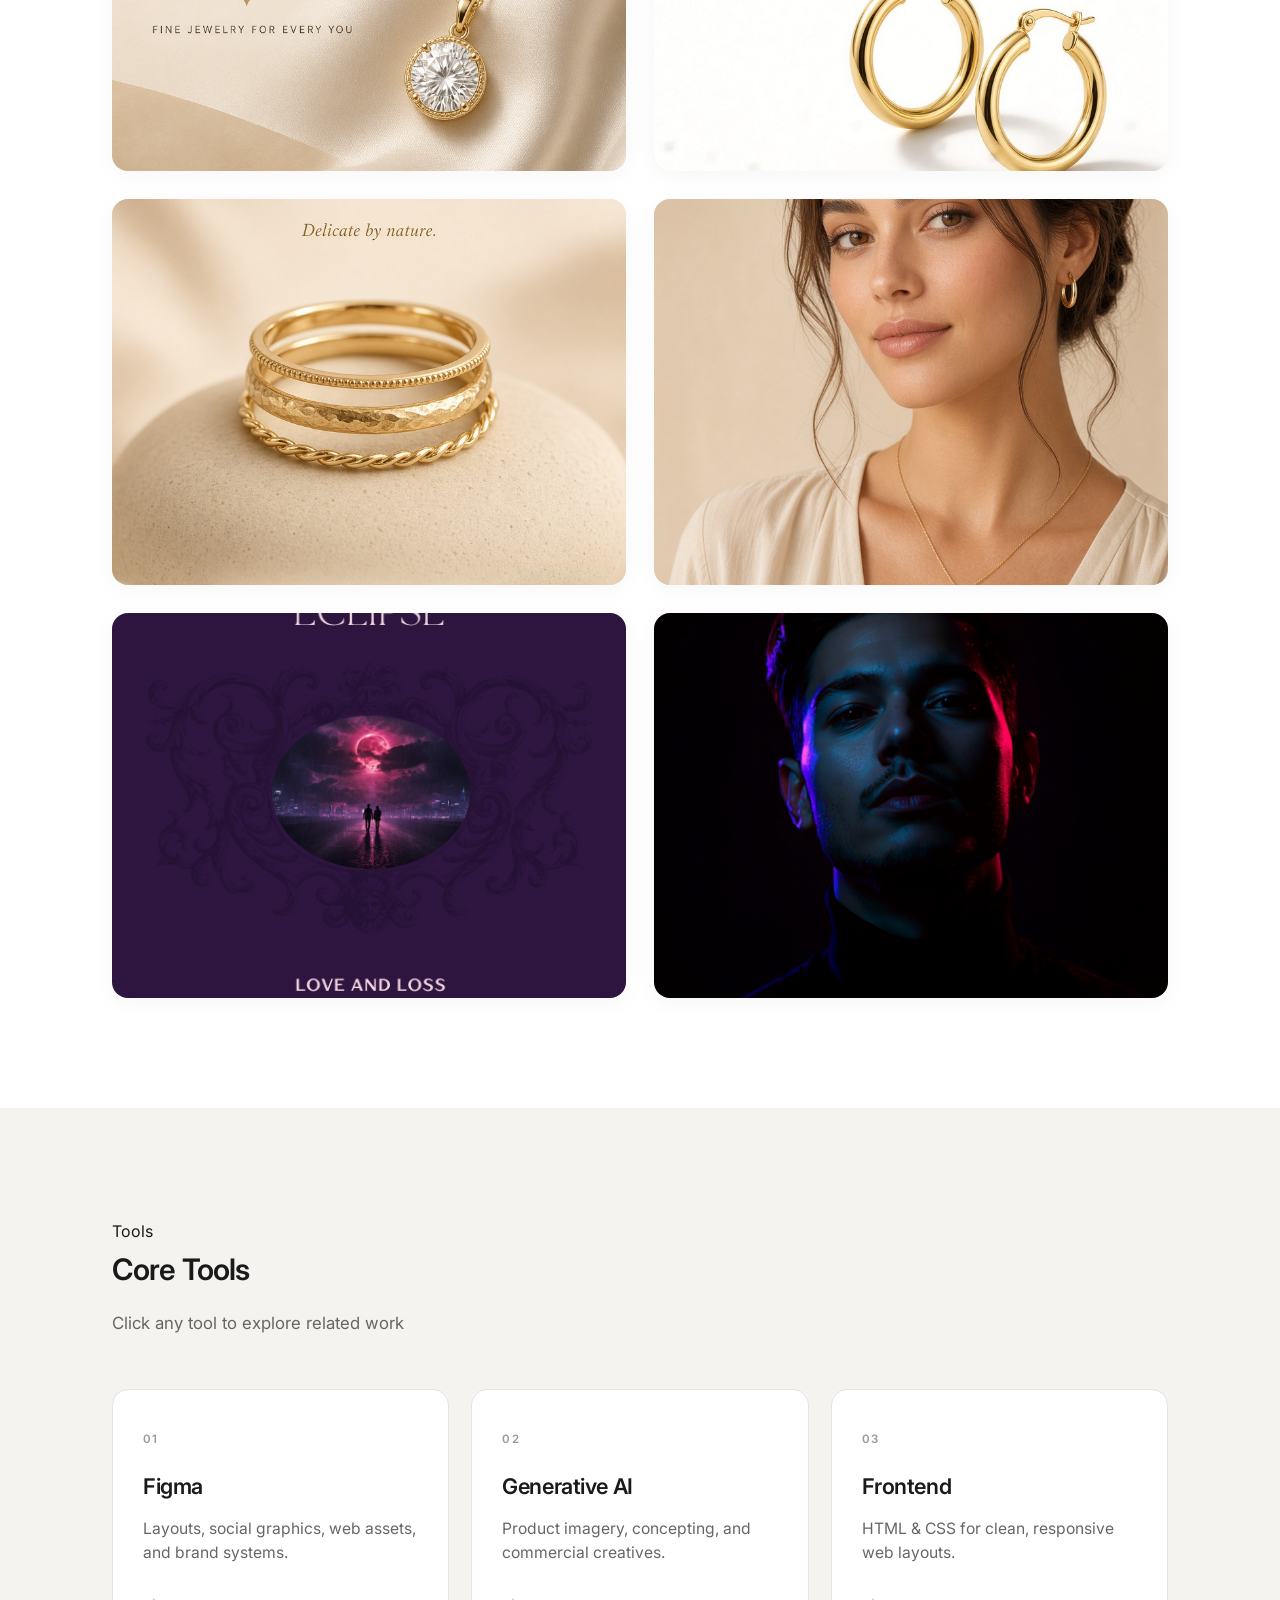
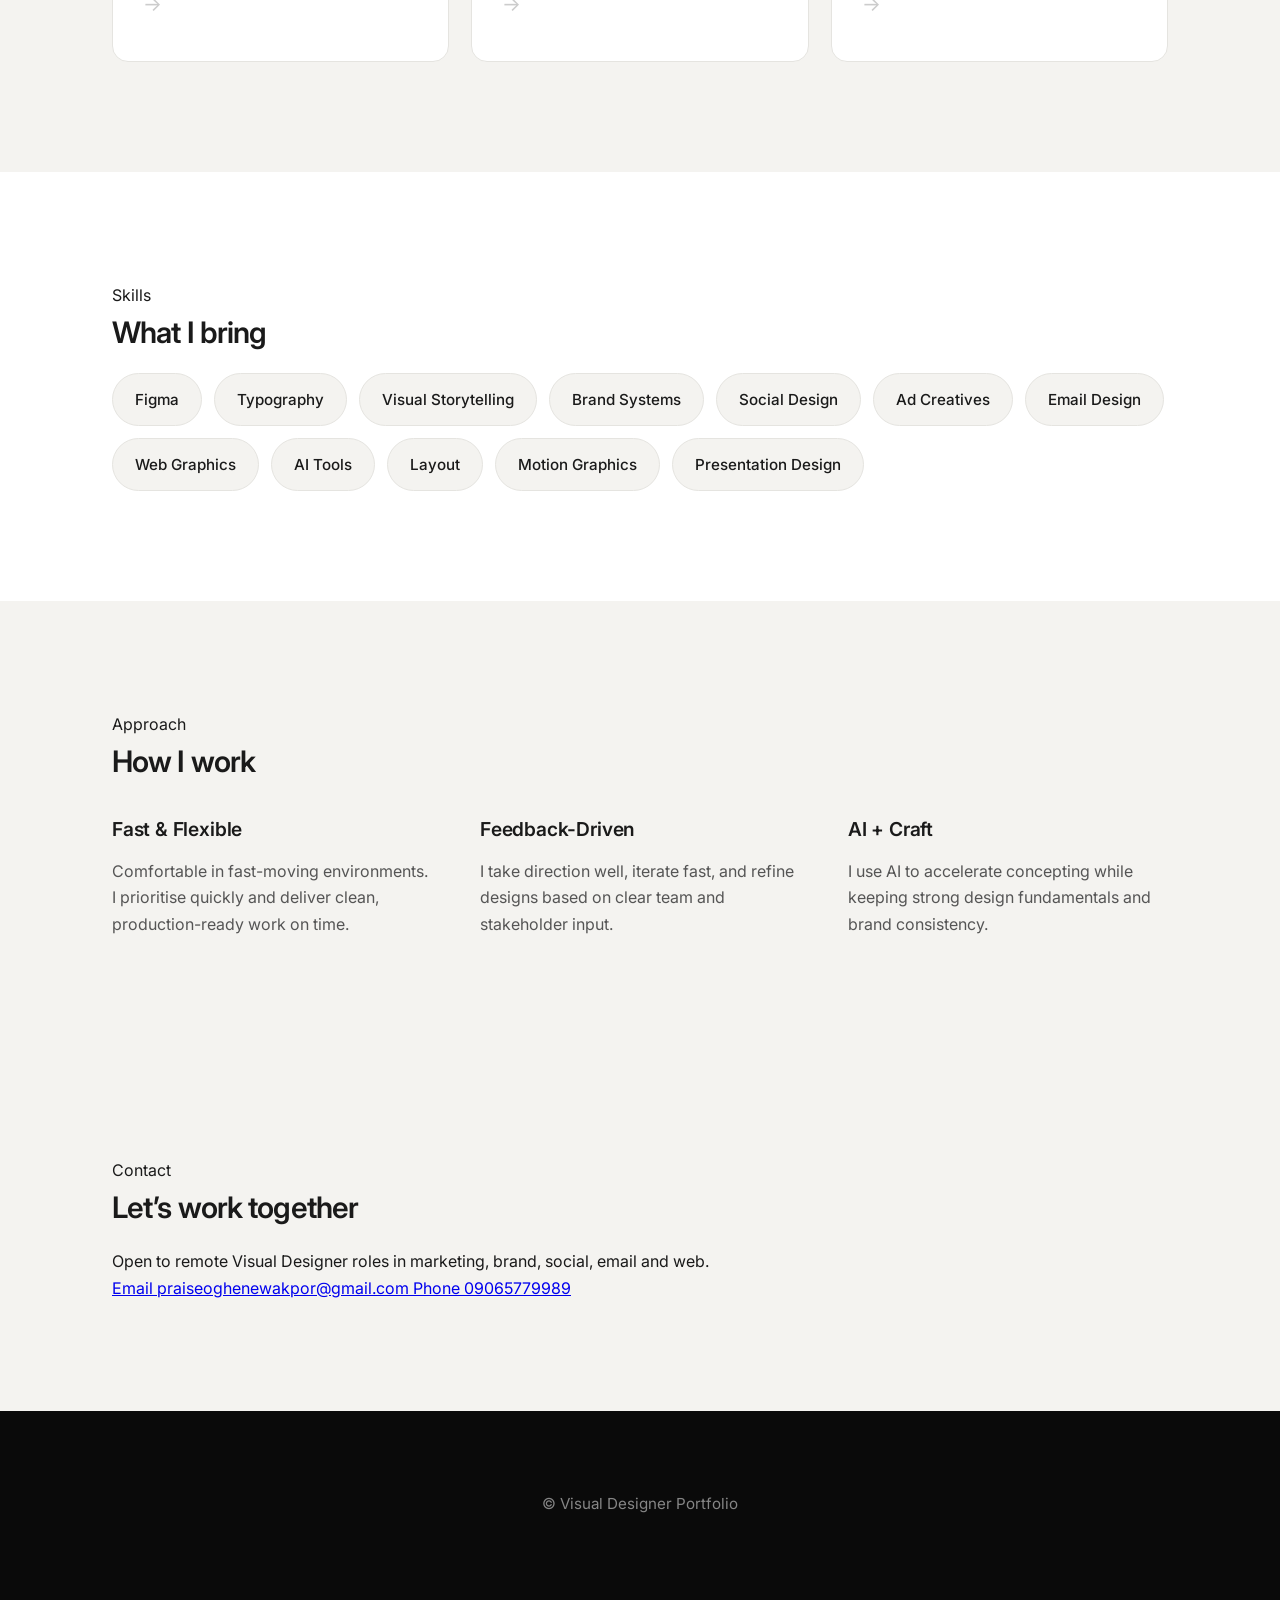
==== commit 0723415d: "Improve Home, About and Contact sections to match modern professional portfolio style" ====
--- a/index.html
+++ b/index.html
@@ -16,39 +16,67 @@
       <a href="index.html" class="nav-brand">Visual Designer</a>
       <div class="nav-links">
         <a href="#work">Work</a>
-        <a href="#tools">Tools</a>
         <a href="#about">About</a>
         <a href="#contact">Contact</a>
       </div>
     </div>
   </nav>
 
-  <!-- Hero -->
-  <header>
+  <!-- Home / Hero -->
+  <header class="hero">
     <div class="container">
       <p class="label">Visual Designer</p>
       <h1>Marketing & Brand Design</h1>
-      <p class="tagline">Social • Ads • Email • Web • Visual Identity</p>
+      <p class="tagline">I create clean, conversion-focused visuals for brands — from social and ads to email and visual identity.</p>
+      <div class="hero-buttons">
+        <a href="#work" class="btn btn-primary">View Work</a>
+        <a href="#contact" class="btn btn-secondary">Get in Touch</a>
+      </div>
     </div>
   </header>
 
   <!-- About -->
   <section class="about" id="about">
-    <div class="container narrow">
-      <h2>About</h2>
-      <p>
-        I design marketing and brand visuals that help companies look consistent and convert better. 
-        My work covers social posts, ad creatives, email campaigns, website graphics, and brand systems — 
-        with a strong focus on typography, visual storytelling, and clean layout.
-      </p>
+    <div class="container about-grid">
+      <div class="about-content">
+        <p class="section-label">About</p>
+        <h2>Design that looks good and works hard</h2>
+        <p>
+          I design marketing and brand visuals that help companies look consistent and convert better. 
+          My work covers social posts, ad creatives, email campaigns, website graphics, and brand systems — 
+          with a strong focus on typography, visual storytelling, and clean layout.
+        </p>
+        <p>
+          I work fast, take feedback well, and combine AI tools with solid design fundamentals to deliver polished results.
+        </p>
+      </div>
+      <div class="about-details">
+        <div class="detail-item">
+          <span class="detail-label">Focus</span>
+          <span class="detail-value">Marketing & Brand Design</span>
+        </div>
+        <div class="detail-item">
+          <span class="detail-label">Specialties</span>
+          <span class="detail-value">Social, Ads, Email, Visual Identity</span>
+        </div>
+        <div class="detail-item">
+          <span class="detail-label">Tools</span>
+          <span class="detail-value">Figma, Generative AI, HTML/CSS</span>
+        </div>
+        <div class="detail-item">
+          <span class="detail-label">Availability</span>
+          <span class="detail-value">Open to remote roles</span>
+        </div>
+      </div>
     </div>
   </section>
 
   <!-- Selected Work -->
   <section class="gallery" id="work">
     <div class="container">
-      <h2>Selected Work</h2>
-      <p class="section-desc">A selection of recent design pieces for marketing and brand projects</p>
+      <p class="section-label">Selected Work</p>
+      <h2>Recent projects</h2>
+      <p class="section-desc">A selection of design pieces for marketing and brand projects</p>
       <div class="gallery-grid">
         <div class="gallery-item">
           <img src="images/IMG_1907.jpeg" alt="Design work" loading="lazy">
@@ -75,6 +103,7 @@
   <!-- Tools -->
   <section class="tools" id="tools">
     <div class="container">
+      <p class="section-label">Tools</p>
       <h2>Core Tools</h2>
       <p class="section-desc">Click any tool to explore related work</p>
       <div class="tools-grid three">
@@ -103,7 +132,8 @@
   <!-- Skills -->
   <section class="skills">
     <div class="container">
-      <h2>Core Skills</h2>
+      <p class="section-label">Skills</p>
+      <h2>What I bring</h2>
       <div class="skills-grid">
         <div class="skill">Figma</div>
         <div class="skill">Typography</div>
@@ -124,7 +154,8 @@
   <!-- How I Work -->
   <section class="approach">
     <div class="container">
-      <h2>How I Work</h2>
+      <p class="section-label">Approach</p>
+      <h2>How I work</h2>
       <div class="approach-grid">
         <div class="approach-item">
           <h3>Fast & Flexible</h3>
@@ -142,15 +173,30 @@
     </div>
   </section>
 
-  <!-- Footer / Contact -->
-  <footer id="contact">
-    <div class="container">
-      <p class="footer-title">Open to remote Visual Designer roles</p>
-      <p class="footer-sub">Marketing • Brand • Social • Email • Web</p>
-      <div class="footer-contact">
-        <a href="mailto:praiseoghenewakpor@gmail.com">praiseoghenewakpor@gmail.com</a>
-        <a href="tel:+2349065779989">09065779989</a>
-      </div>
+  <!-- Contact -->
+  <section class="contact" id="contact">
+    <div class="container contact-inner">
+      <p class="section-label">Contact</p>
+      <h2>Let’s work together</h2>
+      <p class="contact-text">Open to remote Visual Designer roles in marketing, brand, social, email and web.</p>
+      
+      <div class="contact-cards">
+        <a href="mailto:praiseoghenewakpor@gmail.com" class="contact-card">
+          <span class="contact-label">Email</span>
+          <span class="contact-value">praiseoghenewakpor@gmail.com</span>
+        </a>
+        <a href="tel:+2349065779989" class="contact-card">
+          <span class="contact-label">Phone</span>
+          <span class="contact-value">09065779989</span>
+        </a>
+      </div>
+    </div>
+  </section>
+
+  <!-- Footer -->
+  <footer>
+    <div class="container">
+      <p class="footer-sub">© Visual Designer Portfolio</p>
     </div>
   </footer>
 
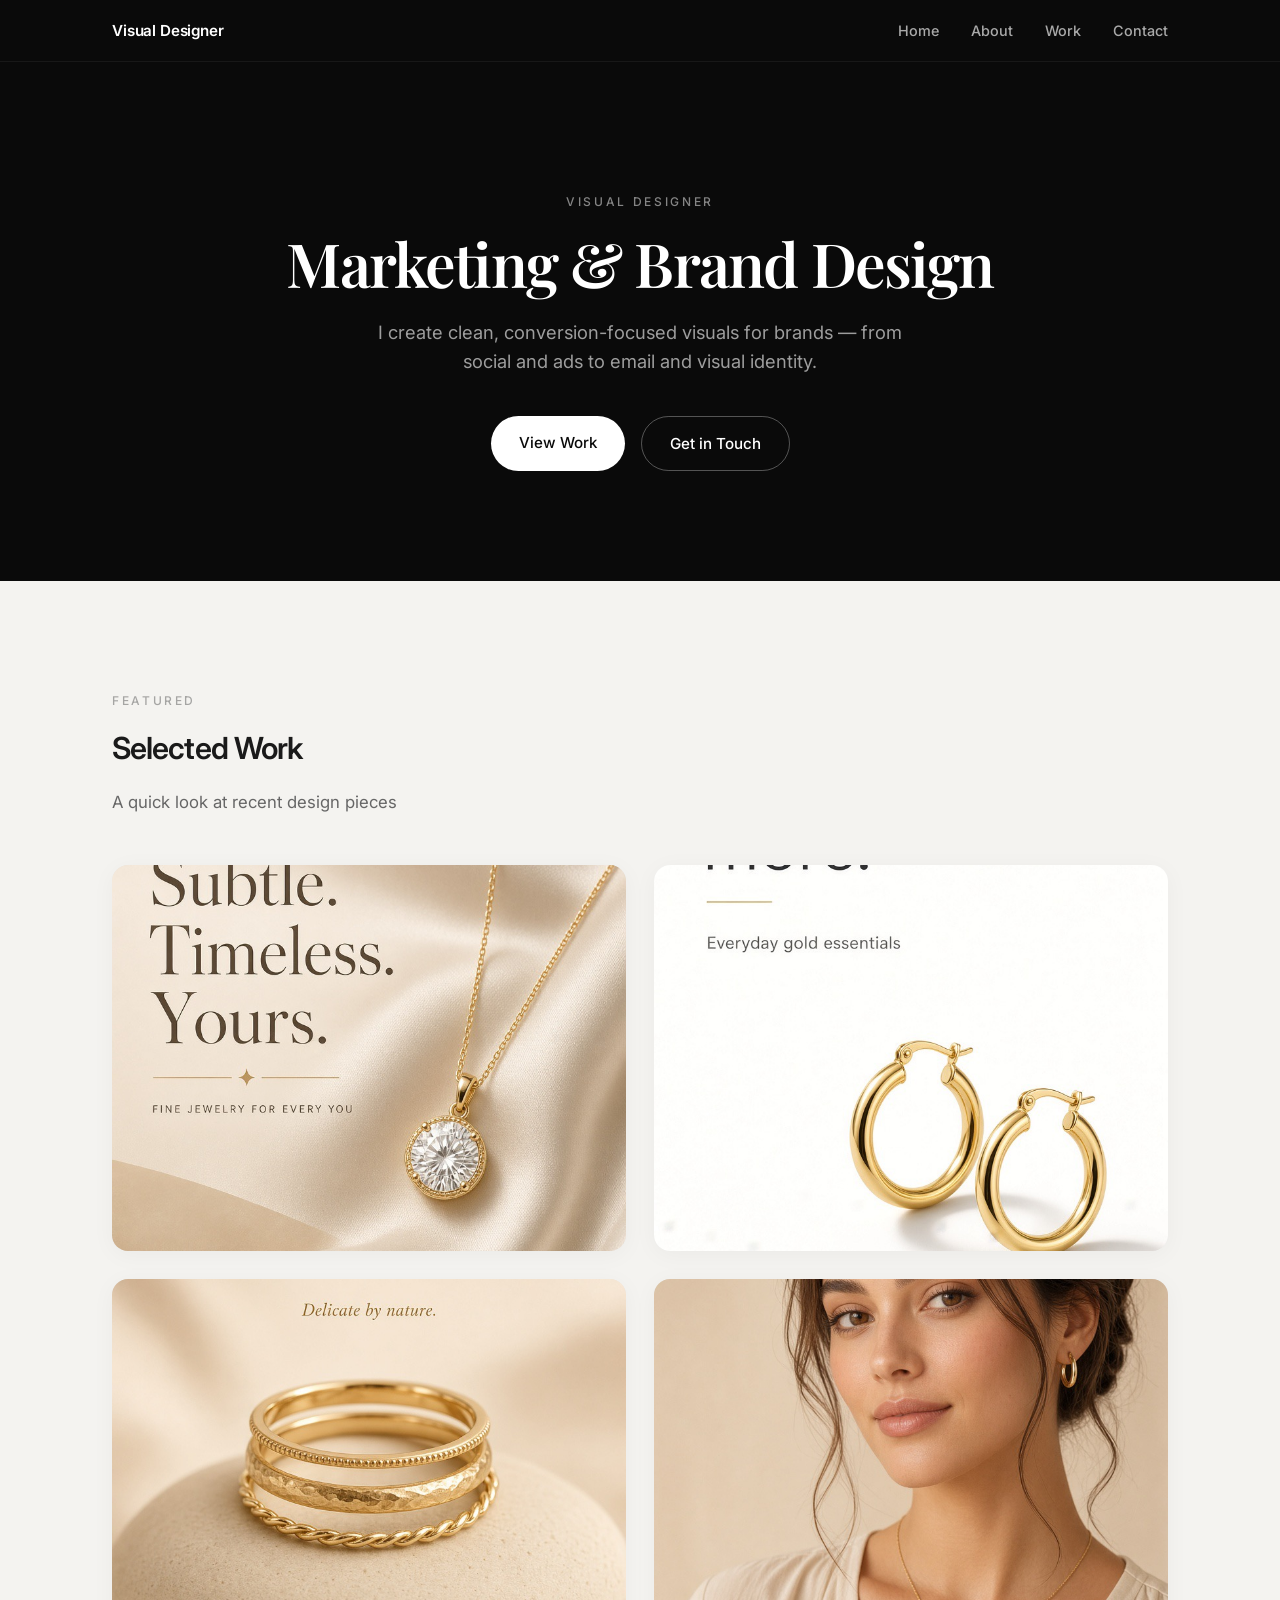
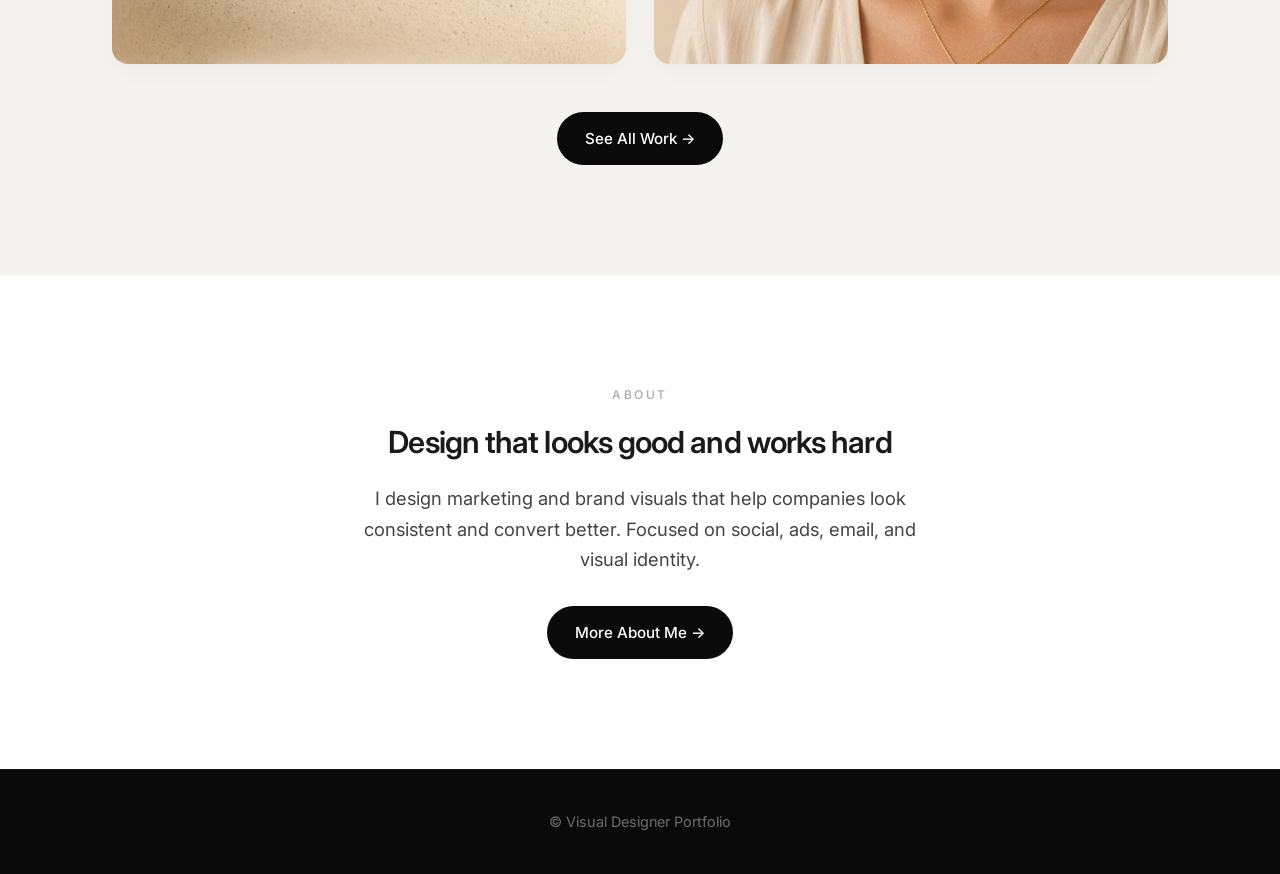
==== commit 8a4dec80: "Turn Home into a proper separate page" ====
--- a/index.html
+++ b/index.html
@@ -3,7 +3,7 @@
 <head>
   <meta charset="UTF-8" />
   <meta name="viewport" content="width=device-width, initial-scale=1.0" />
-  <title>Visual Designer Portfolio</title>
+  <title>Home | Visual Designer Portfolio</title>
   <meta name="description" content="Visual designer specializing in marketing & brand design, social, ads, email and visual identity.">
   <link rel="stylesheet" href="styles.css" />
   <link href="https://fonts.googleapis.com/css2?family=Inter:wght@400;500;600;700&family=Playfair+Display:wght@500;600;700&display=swap" rel="stylesheet">
@@ -15,68 +15,33 @@
     <div class="container nav-flex">
       <a href="index.html" class="nav-brand">Visual Designer</a>
       <div class="nav-links">
-        <a href="#work">Work</a>
-        <a href="#about">About</a>
-        <a href="#contact">Contact</a>
+        <a href="index.html" class="active">Home</a>
+        <a href="about.html">About</a>
+        <a href="work.html">Work</a>
+        <a href="contact.html">Contact</a>
       </div>
     </div>
   </nav>
 
-  <!-- Home / Hero -->
+  <!-- Home Hero -->
   <header class="hero">
     <div class="container">
       <p class="label">Visual Designer</p>
       <h1>Marketing & Brand Design</h1>
       <p class="tagline">I create clean, conversion-focused visuals for brands — from social and ads to email and visual identity.</p>
       <div class="hero-buttons">
-        <a href="#work" class="btn btn-primary">View Work</a>
-        <a href="#contact" class="btn btn-secondary">Get in Touch</a>
+        <a href="work.html" class="btn btn-primary">View Work</a>
+        <a href="contact.html" class="btn btn-secondary">Get in Touch</a>
       </div>
     </div>
   </header>
 
-  <!-- About -->
-  <section class="about" id="about">
-    <div class="container about-grid">
-      <div class="about-content">
-        <p class="section-label">About</p>
-        <h2>Design that looks good and works hard</h2>
-        <p>
-          I design marketing and brand visuals that help companies look consistent and convert better. 
-          My work covers social posts, ad creatives, email campaigns, website graphics, and brand systems — 
-          with a strong focus on typography, visual storytelling, and clean layout.
-        </p>
-        <p>
-          I work fast, take feedback well, and combine AI tools with solid design fundamentals to deliver polished results.
-        </p>
-      </div>
-      <div class="about-details">
-        <div class="detail-item">
-          <span class="detail-label">Focus</span>
-          <span class="detail-value">Marketing & Brand Design</span>
-        </div>
-        <div class="detail-item">
-          <span class="detail-label">Specialties</span>
-          <span class="detail-value">Social, Ads, Email, Visual Identity</span>
-        </div>
-        <div class="detail-item">
-          <span class="detail-label">Tools</span>
-          <span class="detail-value">Figma, Generative AI, HTML/CSS</span>
-        </div>
-        <div class="detail-item">
-          <span class="detail-label">Availability</span>
-          <span class="detail-value">Open to remote roles</span>
-        </div>
-      </div>
-    </div>
-  </section>
-
-  <!-- Selected Work -->
-  <section class="gallery" id="work">
+  <!-- Featured Work Preview -->
+  <section class="gallery">
     <div class="container">
-      <p class="section-label">Selected Work</p>
-      <h2>Recent projects</h2>
-      <p class="section-desc">A selection of design pieces for marketing and brand projects</p>
+      <p class="section-label">Featured</p>
+      <h2>Selected Work</h2>
+      <p class="section-desc">A quick look at recent design pieces</p>
       <div class="gallery-grid">
         <div class="gallery-item">
           <img src="images/IMG_1907.jpeg" alt="Design work" loading="lazy">
@@ -90,106 +55,23 @@
         <div class="gallery-item">
           <img src="images/IMG_1911.jpeg" alt="Design work" loading="lazy">
         </div>
-        <div class="gallery-item">
-          <img src="images/Instagram%20Post%20-%20Midnight.png" alt="Instagram Post - Midnight" loading="lazy">
-        </div>
-        <div class="gallery-item">
-          <img src="images/Professional%20Male%20Songwriter%20Portrait.png" alt="Professional Male Songwriter Portrait" loading="lazy">
-        </div>
+      </div>
+      <div style="text-align:center; margin-top: 48px;">
+        <a href="work.html" class="btn btn-primary" style="background:#0a0a0a; color:white;">See All Work →</a>
       </div>
     </div>
   </section>
 
-  <!-- Tools -->
-  <section class="tools" id="tools">
-    <div class="container">
-      <p class="section-label">Tools</p>
-      <h2>Core Tools</h2>
-      <p class="section-desc">Click any tool to explore related work</p>
-      <div class="tools-grid three">
-        <a href="figma.html" class="tool-card">
-          <span class="tool-number">01</span>
-          <h3>Figma</h3>
-          <p>Layouts, social graphics, web assets, and brand systems.</p>
-          <span class="arrow">→</span>
-        </a>
-        <a href="ai.html" class="tool-card">
-          <span class="tool-number">02</span>
-          <h3>Generative AI</h3>
-          <p>Product imagery, concepting, and commercial creatives.</p>
-          <span class="arrow">→</span>
-        </a>
-        <a href="frontend.html" class="tool-card">
-          <span class="tool-number">03</span>
-          <h3>Frontend</h3>
-          <p>HTML & CSS for clean, responsive web layouts.</p>
-          <span class="arrow">→</span>
-        </a>
-      </div>
-    </div>
-  </section>
-
-  <!-- Skills -->
-  <section class="skills">
-    <div class="container">
-      <p class="section-label">Skills</p>
-      <h2>What I bring</h2>
-      <div class="skills-grid">
-        <div class="skill">Figma</div>
-        <div class="skill">Typography</div>
-        <div class="skill">Visual Storytelling</div>
-        <div class="skill">Brand Systems</div>
-        <div class="skill">Social Design</div>
-        <div class="skill">Ad Creatives</div>
-        <div class="skill">Email Design</div>
-        <div class="skill">Web Graphics</div>
-        <div class="skill">AI Tools</div>
-        <div class="skill">Layout</div>
-        <div class="skill">Motion Graphics</div>
-        <div class="skill">Presentation Design</div>
-      </div>
-    </div>
-  </section>
-
-  <!-- How I Work -->
-  <section class="approach">
-    <div class="container">
-      <p class="section-label">Approach</p>
-      <h2>How I work</h2>
-      <div class="approach-grid">
-        <div class="approach-item">
-          <h3>Fast & Flexible</h3>
-          <p>Comfortable in fast-moving environments. I prioritise quickly and deliver clean, production-ready work on time.</p>
-        </div>
-        <div class="approach-item">
-          <h3>Feedback-Driven</h3>
-          <p>I take direction well, iterate fast, and refine designs based on clear team and stakeholder input.</p>
-        </div>
-        <div class="approach-item">
-          <h3>AI + Craft</h3>
-          <p>I use AI to accelerate concepting while keeping strong design fundamentals and brand consistency.</p>
-        </div>
-      </div>
-    </div>
-  </section>
-
-  <!-- Contact -->
-  <section class="contact" id="contact">
-    <div class="container contact-inner">
-      <p class="section-label">Contact</p>
-      <h2>Let’s work together</h2>
-      <p class="contact-text">Open to remote Visual Designer roles in marketing, brand, social, email and web.</p>
-      
-      <div class="contact-cards">
-        <a href="mailto:praiseoghenewakpor@gmail.com" class="contact-card">
-          <span class="contact-label">Email</span>
-          <span class="contact-value">praiseoghenewakpor@gmail.com</span>
-        </a>
-        <a href="tel:+2349065779989" class="contact-card">
-          <span class="contact-label">Phone</span>
-          <span class="contact-value">09065779989</span>
-        </a>
-      </div>
+  <!-- Quick About -->
+  <section class="about">
+    <div class="container narrow" style="text-align:center;">
+      <p class="section-label">About</p>
+      <h2>Design that looks good and works hard</h2>
+      <p style="font-size:1.15rem; color:#444; margin-bottom:32px;">
+        I design marketing and brand visuals that help companies look consistent and convert better. 
+        Focused on social, ads, email, and visual identity.
+      </p>
+      <a href="about.html" class="btn btn-primary" style="background:#0a0a0a; color:white;">More About Me →</a>
     </div>
   </section>
 
--- a/styles.css
+++ b/styles.css
@@ -85,11 +85,11 @@
   letter-spacing: 0.04em;
 }
 
-/* Headers */
-header, .page-header {
+/* Hero / Home */
+.hero, header, .page-header {
   background: #0a0a0a;
   color: white;
-  padding: 120px 0 100px;
+  padding: 130px 0 110px;
   text-align: center;
 }
 
@@ -97,29 +97,81 @@
   padding: 90px 0 80px;
 }
 
-.label {
+.label, .section-label {
   font-size: 0.75rem;
   text-transform: uppercase;
   letter-spacing: 0.22em;
   opacity: 0.5;
-  margin-bottom: 22px;
-  font-weight: 500;
-}
-
-header h1, .page-header h1 {
+  margin-bottom: 18px;
+  font-weight: 500;
+}
+
+.section-label {
+  opacity: 0.55;
+  color: #666;
+  margin-bottom: 12px;
+}
+
+.hero h1, header h1, .page-header h1 {
   font-family: 'Playfair Display', serif;
   font-size: clamp(2.6rem, 6vw, 3.8rem);
   font-weight: 600;
   letter-spacing: -0.03em;
-  margin-bottom: 20px;
+  margin-bottom: 22px;
   line-height: 1.08;
+}
+
+.hero .tagline {
+  font-size: 1.15rem;
+  opacity: 0.6;
+  font-weight: 400;
+  max-width: 540px;
+  margin: 0 auto 40px;
+  line-height: 1.6;
 }
 
 .tagline {
   font-size: 1.05rem;
   opacity: 0.55;
   font-weight: 400;
-  letter-spacing: 0.01em;
+}
+
+.hero-buttons {
+  display: flex;
+  gap: 16px;
+  justify-content: center;
+  flex-wrap: wrap;
+}
+
+.btn {
+  display: inline-block;
+  padding: 14px 28px;
+  border-radius: 100px;
+  font-size: 0.95rem;
+  font-weight: 500;
+  text-decoration: none;
+  transition: all 0.25s ease;
+}
+
+.btn-primary {
+  background: white;
+  color: #0a0a0a;
+}
+
+.btn-primary:hover {
+  background: #eaeaea;
+  transform: translateY(-2px);
+}
+
+.btn-secondary {
+  background: transparent;
+  color: white;
+  border: 1px solid rgba(255,255,255,0.3);
+}
+
+.btn-secondary:hover {
+  border-color: white;
+  background: rgba(255,255,255,0.08);
 }
 
 /* Sections */
@@ -128,7 +180,7 @@
 }
 
 h2 {
-  font-size: 1.85rem;
+  font-size: 1.9rem;
   font-weight: 600;
   margin-bottom: 16px;
   letter-spacing: -0.03em;
@@ -136,25 +188,66 @@
 
 .section-desc {
   color: #666;
-  margin-bottom: 52px;
+  margin-bottom: 48px;
   font-size: 1.05rem;
   max-width: 480px;
 }
 
+/* About */
 .about {
+  background: #ffffff;
+}
+
+.about-grid {
+  display: grid;
+  grid-template-columns: 1.4fr 1fr;
+  gap: 80px;
+  align-items: start;
+}
+
+.about-content h2 {
+  font-size: 2.1rem;
+  margin-bottom: 24px;
+  letter-spacing: -0.03em;
+}
+
+.about-content p {
+  font-size: 1.1rem;
+  color: #444;
+  margin-bottom: 18px;
+  line-height: 1.7;
+}
+
+.about-details {
+  display: flex;
+  flex-direction: column;
+  gap: 28px;
+  padding-top: 12px;
+}
+
+.detail-item {
+  display: flex;
+  flex-direction: column;
+  gap: 6px;
+}
+
+.detail-label {
+  font-size: 0.75rem;
+  text-transform: uppercase;
+  letter-spacing: 0.12em;
+  color: #999;
+  font-weight: 500;
+}
+
+.detail-value {
+  font-size: 1.05rem;
+  font-weight: 500;
+  color: #1a1a1a;
+}
+
+/* Gallery */
+.gallery {
   background: #f4f3f0;
-}
-
-.about p {
-  font-size: 1.2rem;
-  color: #333;
-  margin-bottom: 20px;
-  line-height: 1.7;
-}
-
-/* Gallery - Professional */
-.gallery {
-  background: #ffffff;
 }
 
 .gallery-grid {
@@ -199,7 +292,7 @@
 
 /* Tools */
 .tools {
-  background: #f4f3f0;
+  background: #ffffff;
 }
 
 .tools-grid {
@@ -219,7 +312,7 @@
 }
 
 .tool-card {
-  background: #ffffff;
+  background: #f4f3f0;
   border: 1px solid #e5e4e0;
   border-radius: 16px;
   padding: 40px 30px;
@@ -382,17 +475,18 @@
 
 /* Skills */
 .skills {
-  background: #ffffff;
+  background: #f4f3f0;
 }
 
 .skills-grid {
   display: flex;
   flex-wrap: wrap;
   gap: 12px;
+  margin-top: 8px;
 }
 
 .skill {
-  background: #f4f3f0;
+  background: #ffffff;
   padding: 13px 22px;
   border-radius: 100px;
   font-size: 0.95rem;
@@ -409,7 +503,7 @@
 
 /* Approach */
 .approach {
-  background: #f4f3f0;
+  background: #ffffff;
 }
 
 .approach-grid {
@@ -432,87 +526,131 @@
   line-height: 1.65;
 }
 
+/* Contact Section */
+.contact {
+  background: #0a0a0a;
+  color: white;
+  text-align: center;
+  padding: 120px 0;
+}
+
+.contact .section-label {
+  color: rgba(255,255,255,0.45);
+}
+
+.contact h2 {
+  color: white;
+  font-size: 2.2rem;
+  margin-bottom: 16px;
+}
+
+.contact-text {
+  font-size: 1.1rem;
+  opacity: 0.6;
+  max-width: 460px;
+  margin: 0 auto 48px;
+  line-height: 1.6;
+}
+
+.contact-cards {
+  display: flex;
+  justify-content: center;
+  gap: 24px;
+  flex-wrap: wrap;
+}
+
+.contact-card {
+  background: rgba(255,255,255,0.06);
+  border: 1px solid rgba(255,255,255,0.1);
+  border-radius: 16px;
+  padding: 28px 40px;
+  text-decoration: none;
+  color: white;
+  transition: all 0.25s ease;
+  min-width: 260px;
+  text-align: left;
+}
+
+.contact-card:hover {
+  background: rgba(255,255,255,0.1);
+  border-color: rgba(255,255,255,0.2);
+  transform: translateY(-4px);
+}
+
+.contact-label {
+  display: block;
+  font-size: 0.75rem;
+  text-transform: uppercase;
+  letter-spacing: 0.12em;
+  opacity: 0.5;
+  margin-bottom: 8px;
+  font-weight: 500;
+}
+
+.contact-value {
+  font-size: 1.1rem;
+  font-weight: 500;
+}
+
 /* Footer */
 footer {
   background: #0a0a0a;
   color: white;
   text-align: center;
-  padding: 80px 0;
-}
-
-.footer-title {
-  font-size: 1.35rem;
-  font-weight: 500;
-  margin-bottom: 12px;
-  letter-spacing: -0.01em;
-}
-
-.footer-name {
-  font-size: 1.1rem;
-  font-weight: 600;
-  margin-bottom: 8px;
+  padding: 40px 0;
+  border-top: 1px solid rgba(255,255,255,0.06);
 }
 
 .footer-sub {
-  font-size: 0.95rem;
-  opacity: 0.5;
-  margin-bottom: 6px;
-}
-
-.footer-sub a {
-  color: inherit;
-  text-decoration: none;
-  transition: opacity 0.2s;
-}
-
-.footer-sub a:hover {
-  opacity: 0.85;
-}
-
-.footer-contact {
-  margin-top: 28px;
-  display: flex;
-  justify-content: center;
-  gap: 28px;
-  flex-wrap: wrap;
-}
-
-.footer-contact a {
-  color: rgba(255,255,255,0.7);
-  text-decoration: none;
-  font-size: 0.95rem;
-  font-weight: 500;
-  transition: color 0.2s;
-}
-
-.footer-contact a:hover {
-  color: white;
+  font-size: 0.9rem;
+  opacity: 0.4;
 }
 
 /* Mobile */
-@media (max-width: 800px) {
+@media (max-width: 850px) {
+  .about-grid {
+    grid-template-columns: 1fr;
+    gap: 48px;
+  }
+  
   .project,
   .project:nth-child(even) {
     grid-template-columns: 1fr;
     direction: ltr;
     gap: 28px;
   }
+  
   .project-visual {
     height: 300px;
   }
-  header h1, .page-header h1 {
+  
+  .hero h1, header h1, .page-header h1 {
     font-size: 2.5rem;
   }
+  
   section {
-    padding: 75px 0;
-  }
+    padding: 80px 0;
+  }
+  
   .project-list {
     gap: 50px;
   }
+  
   .nav-links {
     display: none;
   }
+  
   .container {
     padding: 0 22px;
   }
-}
+  
+  .contact-cards {
+    flex-direction: column;
+    align-items: center;
+  }
+  
+  .contact-card {
+    width: 100%;
+    max-width: 340px;
+  }
+}
